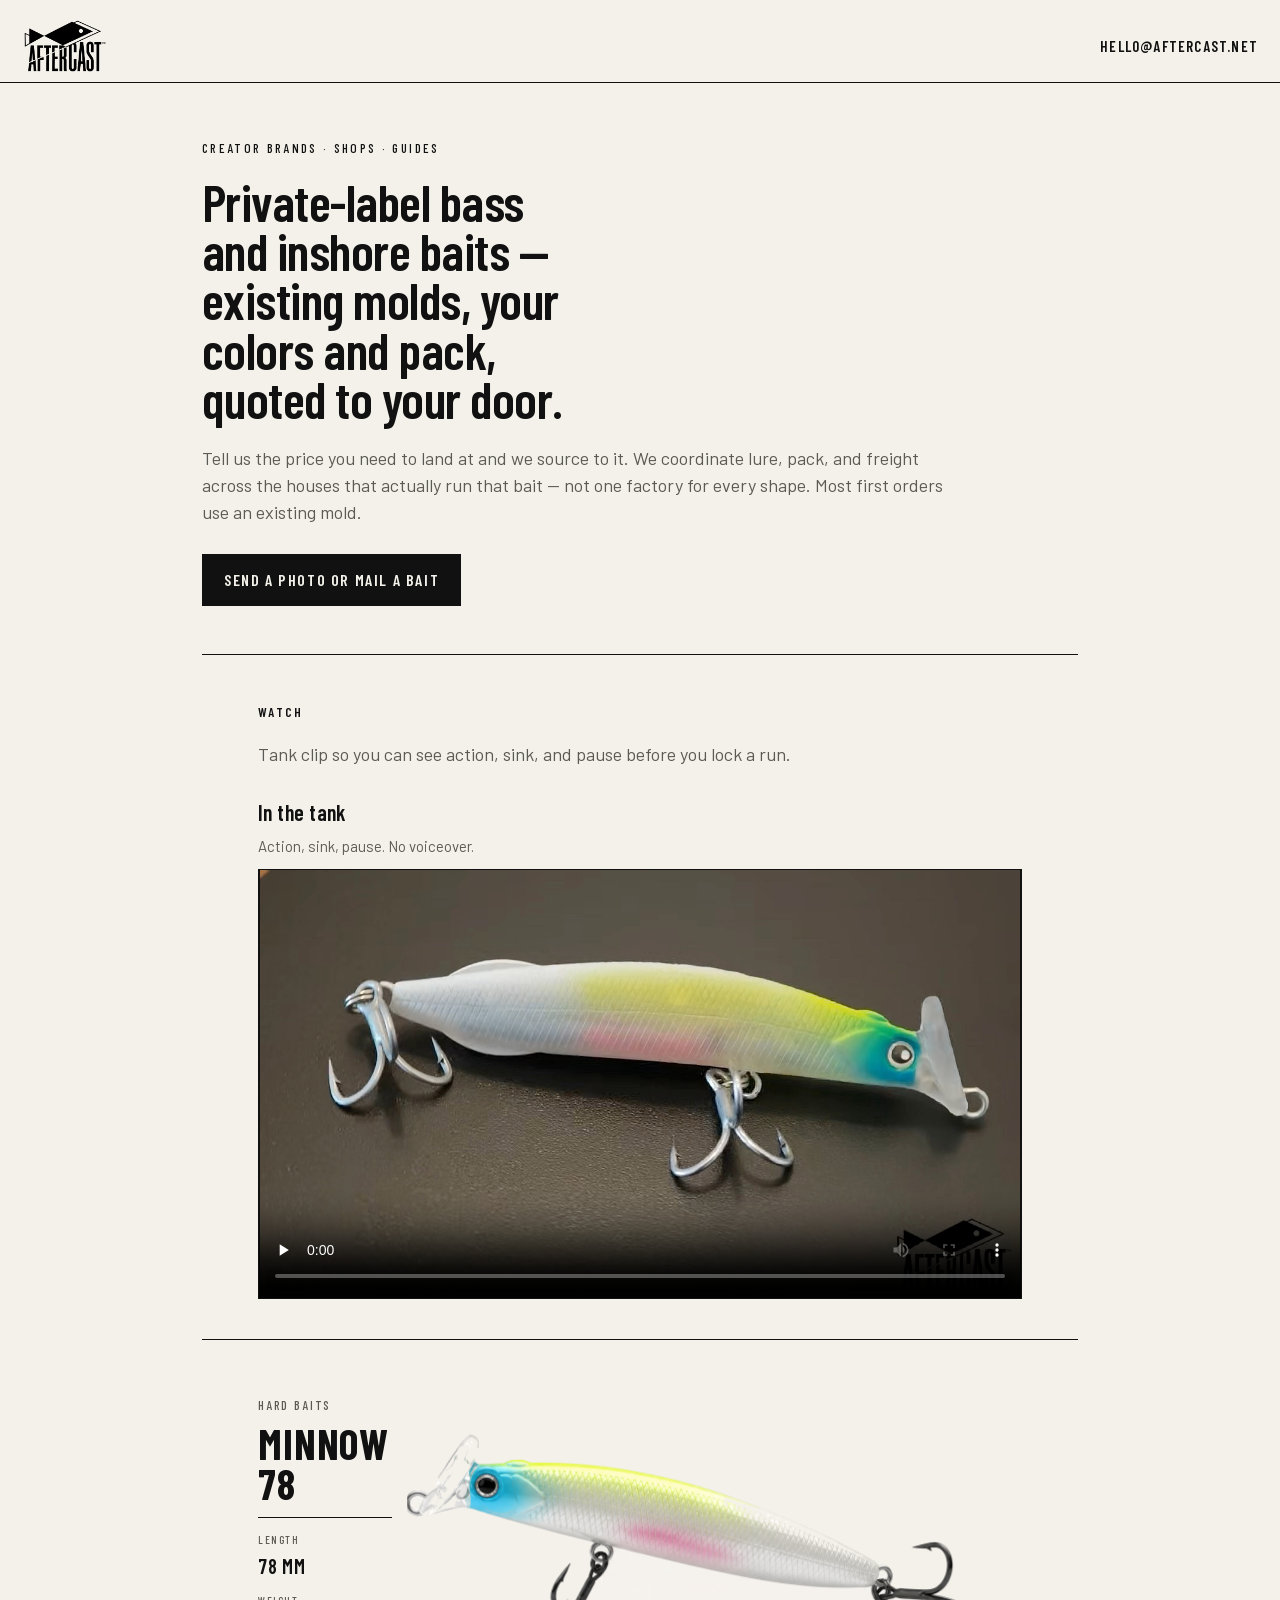
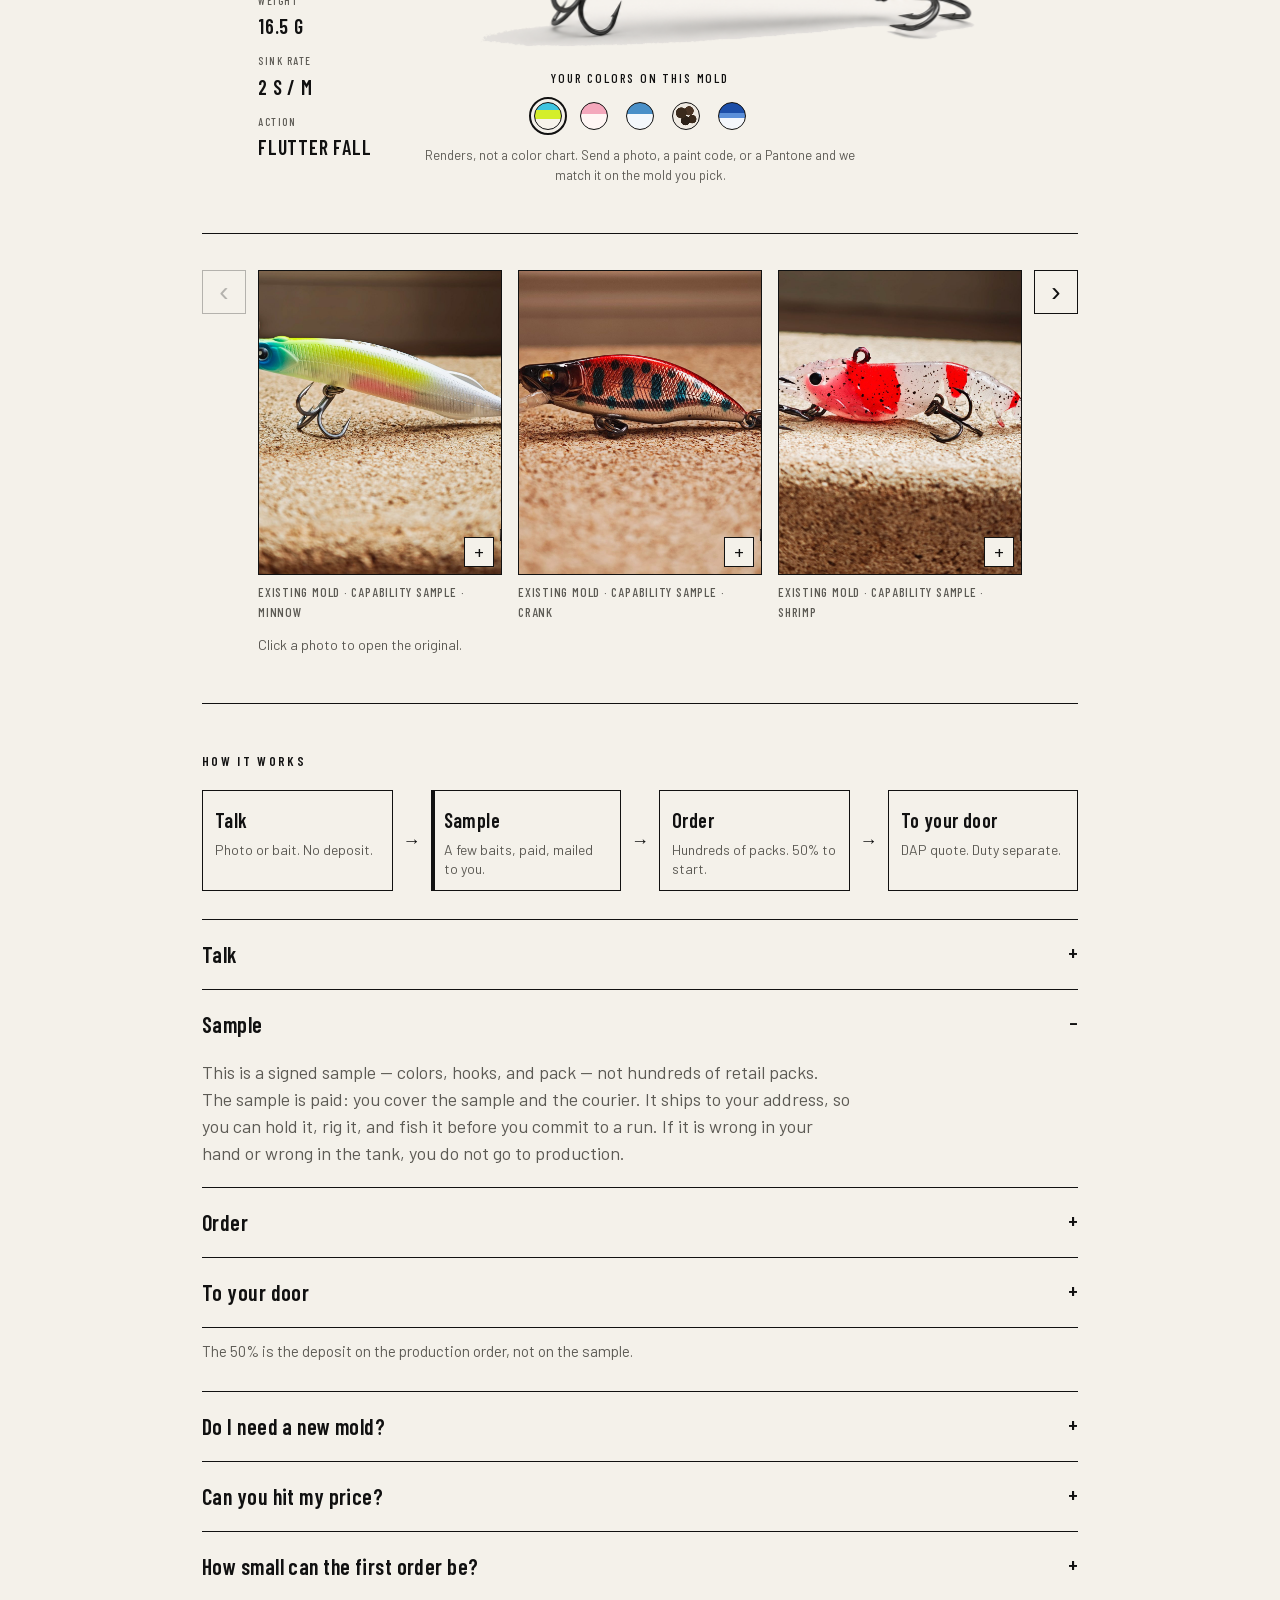
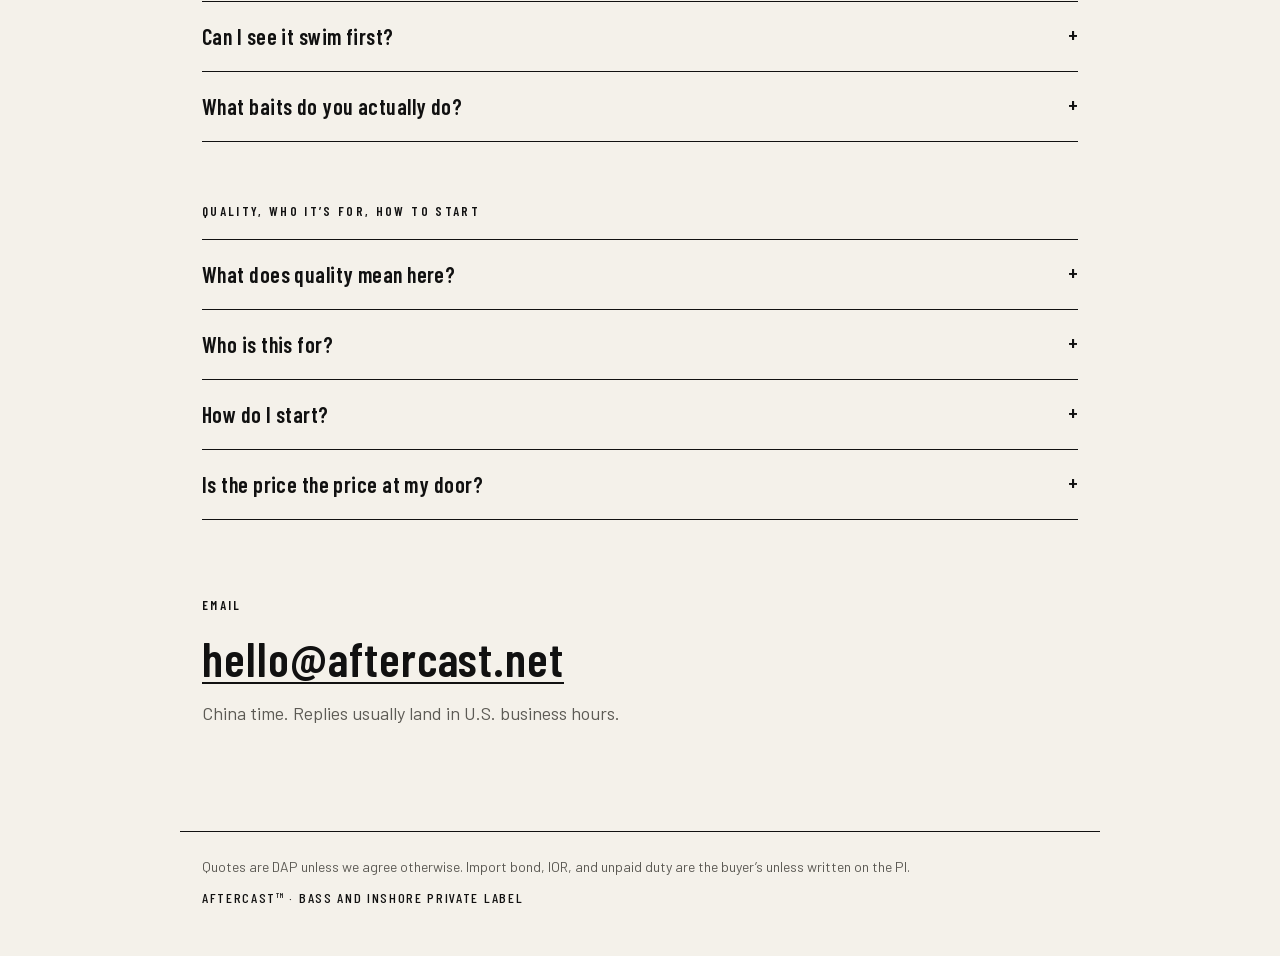
==== index.html @ bdb28656 "Lock the tank clip poster to a full-lure still. Co-authored-by: Cursor <cursoragent@cursor.com>" ====
<!DOCTYPE html>
<html lang="en">
<head>
  <meta charset="utf-8">
  <meta name="viewport" content="width=device-width, initial-scale=1">
  <title>Aftercast — Private-label bass &amp; inshore | existing molds</title>
  <meta name="description" content="Private-label bass and inshore lures from existing molds, sourced to the landed cost you need. Your colors and pack, a paid sample mailed to you, quoted DAP to your door.">
  <link rel="canonical" href="https://aftercast.net/">
  <link rel="icon" href="assets/logo.png">
  <link rel="apple-touch-icon" href="assets/logo.png">
  <meta property="og:type" content="website">
  <meta property="og:locale" content="en_US">
  <meta property="og:url" content="https://aftercast.net/">
  <meta property="og:site_name" content="Aftercast">
  <meta property="og:title" content="Aftercast — Private-label bass and inshore lures">
  <meta property="og:description" content="Existing molds, your colors and pack, small runs, quoted to your door. For creator brands, shops, and guides.">
  <meta property="og:image" content="https://aftercast.net/assets/logo.png">
  <meta property="og:image:width" content="1536">
  <meta property="og:image:height" content="1024">
  <meta name="twitter:card" content="summary_large_image">
  <meta name="twitter:title" content="Aftercast — Private-label bass and inshore lures">
  <meta name="twitter:description" content="Existing molds, your colors and pack, small runs, quoted to your door.">
  <meta name="twitter:image" content="https://aftercast.net/assets/logo.png">
  <link rel="stylesheet" href="styles.css?v=lure18">
  <script type="application/ld+json">
  {
    "@context": "https://schema.org",
    "@graph": [
      {
        "@type": "Organization",
        "@id": "https://aftercast.net/#org",
        "name": "Aftercast",
        "url": "https://aftercast.net/",
        "logo": "https://aftercast.net/assets/logo.png",
        "email": "hello@aftercast.net",
        "description": "Private-label bass and inshore fishing lures from existing molds, quoted DAP to your door."
      },
      {
        "@type": "WebSite",
        "@id": "https://aftercast.net/#website",
        "url": "https://aftercast.net/",
        "name": "Aftercast",
        "publisher": { "@id": "https://aftercast.net/#org" }
      },
      {
        "@type": "FAQPage",
        "@id": "https://aftercast.net/#faq",
        "mainEntity": [
          {
            "@type": "Question",
            "name": "Do I need a new mold?",
            "acceptedAnswer": {
              "@type": "Answer",
              "text": "No. First orders should use an existing mold. You still choose colors, hook brand, and the pack. A new cavity comes later, if that shape sells."
            }
          },
          {
            "@type": "Question",
            "name": "Can you hit my price?",
            "acceptedAnswer": {
              "@type": "Answer",
              "text": "Tell us the landed cost you need and we will tell you honestly whether it is reachable, and on which shape. We quote across several houses rather than one, so the price you give us is what we source against. If your number does not work on the shape you want, we say so before you pay for a sample."
            }
          },
          {
            "@type": "Question",
            "name": "How small can the first order be?",
            "acceptedAnswer": {
              "@type": "Answer",
              "text": "The sample is a few baits, paid and mailed to your address. Production for a creator brand is often hundreds of packs, not a container. Printed bags and new molds have their own minimums."
            }
          },
          {
            "@type": "Question",
            "name": "Can I see it swim first?",
            "acceptedAnswer": {
              "@type": "Answer",
              "text": "Yes. We shoot tank clips — action, sink, pause — on the sample you would actually produce. If the clip is wrong, you do not pay for a production run."
            }
          },
          {
            "@type": "Question",
            "name": "What baits do you actually do?",
            "acceptedAnswer": {
              "@type": "Answer",
              "text": "Bass and inshore: minnows, walkers, poppers, paddle tails, stick baits, shrimp-style soft plastics. Not frogs, giant musky, or wood on the first project."
            }
          },
          {
            "@type": "Question",
            "name": "Is the price the price at my door?",
            "acceptedAnswer": {
              "@type": "Answer",
              "text": "The quote is DAP to your address unless we write something else on the PI. Bond, importer of record, and unpaid duty stay with you unless they are on the PI."
            }
          }
        ]
      }
    ]
  }
  </script>
</head>
<body>
  <header class="top">
    <a class="brand" href="#top" aria-label="Aftercast home">
      <img src="assets/logo.png?v=tr1" alt="Aftercast™">
    </a>
    <a class="top-mail" href="mailto:hello@aftercast.net">hello@aftercast.net</a>
  </header>

  <main id="top">
    <section class="hero">
      <p class="kicker">Creator brands · shops · guides</p>
      <h1>Private-label bass and inshore baits — existing molds, your colors and pack, quoted to your door.</h1>
      <p class="lede">Tell us the price you need to land at and we source to it. We coordinate lure, pack, and freight across the houses that actually run that bait — not one factory for every shape. Most first orders use an existing mold.</p>
      <a class="btn" href="mailto:hello@aftercast.net?subject=Aftercast%20%E2%80%94%20photo%20or%20sample">Send a photo or mail a bait</a>
    </section>

    <section class="videos" id="watch" aria-label="Tank video">
      <div class="stage">
        <div class="stage-rail" aria-hidden="true"></div>
        <div class="stage-main">
          <h2>Watch</h2>
          <p class="video-lede">Tank clip so you can see action, sink, and pause before you lock a run.</p>
          <h3>In the tank</h3>
          <p class="video-note">Action, sink, pause. No voiceover.</p>
          <div
            class="player"
            data-video="assets/videos/tank.mp4"
            data-poster="assets/videos/tank-poster.jpg?v=1"
            data-title="In the tank"
          ></div>
        </div>
        <div class="stage-rail" aria-hidden="true"></div>
      </div>
    </section>

    <section class="colors" id="colors" aria-label="Colorways on an existing mold">
      <div class="stage">
        <div class="stage-rail" aria-hidden="true"></div>
        <div class="stage-main">
          <div class="lure-board" data-lure>
            <aside class="lure-spec">
              <p class="lure-cat">Hard baits</p>
              <h2>Minnow 78</h2>
              <dl>
                <div><dt>Length</dt><dd>78 mm</dd></div>
                <div><dt>Weight</dt><dd>16.5 g</dd></div>
                <div><dt>Sink rate</dt><dd>2 s / m</dd></div>
                <div><dt>Action</dt><dd>Flutter fall</dd></div>
              </dl>
            </aside>
            <div class="lure-stage">
              <img
                data-lure-art
                data-base="assets/lure/cgi.png?v=lure18"
                src="assets/lure/cgi.png?v=lure18"
                alt="Citrus finish on this mold"
              >
            </div>
            <div class="lure-finishes">
              <p class="lure-finishes-title">Your colors on this mold</p>
              <div class="swatches" role="list">
                <button type="button" class="swatch swatch-citrus is-on" data-finish="citrus" data-src="assets/lure/cgi.png?v=lure18" role="listitem" aria-label="Citrus"></button>
                <button type="button" class="swatch swatch-blossom" data-finish="blossom" data-src="assets/lure/blossom.png?v=lure18" role="listitem" aria-label="Blossom"></button>
                <button type="button" class="swatch swatch-gulf" data-finish="gulf" data-src="assets/lure/gulf.png?v=lure18" role="listitem" aria-label="Gulf"></button>
                <button type="button" class="swatch swatch-leopard" data-finish="leopard" data-src="assets/lure/leopard.png?v=lure18" role="listitem" aria-label="Leopard"></button>
                <button type="button" class="swatch swatch-butterfly" data-finish="butterfly" data-src="assets/lure/butterfly.png?v=lure18" role="listitem" aria-label="Blue butterfly"></button>
              </div>
              <p class="lure-finishes-note">Renders, not a color chart. Send a photo, a paint code, or a Pantone and we match it on the mold you pick.</p>
            </div>
          </div>
        </div>
        <div class="stage-rail" aria-hidden="true"></div>
      </div>
    </section>

    <section class="gallery" aria-label="Capability samples">
      <div class="stage" data-carousel tabindex="0">
        <button type="button" class="carousel-btn" data-carousel-prev aria-label="Previous photos">‹</button>
        <div class="stage-main">
          <div class="carousel-window">
            <div class="carousel-track">
              <figure>
                <a class="zoom-shot" href="assets/photos/minnow-a.jpg">
                  <img src="assets/photos/minnow-a.jpg" alt="Existing mold capability sample, minnow">
                </a>
                <figcaption>Existing mold · capability sample · minnow</figcaption>
              </figure>
              <figure>
                <a class="zoom-shot" href="assets/photos/minnow-b.jpg">
                  <img src="assets/photos/minnow-b.jpg" alt="Existing mold capability sample, crank minnow">
                </a>
                <figcaption>Existing mold · capability sample · crank</figcaption>
              </figure>
              <figure>
                <a class="zoom-shot" href="assets/photos/shrimp-a.jpg">
                  <img src="assets/photos/shrimp-a.jpg" alt="Existing mold capability sample, shrimp">
                </a>
                <figcaption>Existing mold · capability sample · shrimp</figcaption>
              </figure>
              <figure>
                <a class="zoom-shot" href="assets/photos/hard.jpg?v=p2">
                  <img src="assets/photos/hard.jpg?v=p2" alt="Existing mold capability sample, jerkbait">
                </a>
                <figcaption>Existing mold · capability sample · jerkbait</figcaption>
              </figure>
              <figure>
                <a class="zoom-shot" href="assets/photos/pack.jpg?v=p2">
                  <img src="assets/photos/pack.jpg?v=p2" alt="Existing mold capability sample, diving minnow">
                </a>
                <figcaption>Existing mold · capability sample · minnow</figcaption>
              </figure>
              <figure>
                <a class="zoom-shot" href="assets/photos/stick.jpg">
                  <img src="assets/photos/stick.jpg" alt="Existing mold capability sample, stick bait">
                </a>
                <figcaption>Existing mold · capability sample · stick</figcaption>
              </figure>
              <figure>
                <a class="zoom-shot" href="assets/photos/minnow-c.jpg?v=p2">
                  <img src="assets/photos/minnow-c.jpg?v=p2" alt="Existing mold capability sample, sinking pencil">
                </a>
                <figcaption>Existing mold · capability sample · sinking pencil</figcaption>
              </figure>
              <figure>
                <a class="zoom-shot" href="assets/photos/shrimp-b.jpg">
                  <img src="assets/photos/shrimp-b.jpg" alt="Existing mold capability sample, shrimp soft bait">
                </a>
                <figcaption>Existing mold · capability sample · shrimp</figcaption>
              </figure>
            </div>
          </div>
        </div>
        <button type="button" class="carousel-btn" data-carousel-next aria-label="Next photos">›</button>
      </div>
      <p class="gallery-hint">Click a photo to open the original.</p>
    </section>

    <section class="faq" id="how">
      <h2>How it works</h2>

      <ol class="flow" aria-label="Project path">
        <li>
          <a class="flow-step" href="#step-talk">
            <span class="flow-name">Talk</span>
            <span class="flow-note">Photo or bait. No deposit.</span>
          </a>
        </li>
        <li class="flow-arrow" aria-hidden="true">→</li>
        <li>
          <a class="flow-step is-current" href="#step-sample">
            <span class="flow-name">Sample</span>
            <span class="flow-note">A few baits, paid, mailed to you.</span>
          </a>
        </li>
        <li class="flow-arrow" aria-hidden="true">→</li>
        <li>
          <a class="flow-step" href="#step-order">
            <span class="flow-name">Order</span>
            <span class="flow-note">Hundreds of packs. 50% to start.</span>
          </a>
        </li>
        <li class="flow-arrow" aria-hidden="true">→</li>
        <li>
          <a class="flow-step" href="#step-door">
            <span class="flow-name">To your door</span>
            <span class="flow-note">DAP quote. Duty separate.</span>
          </a>
        </li>
      </ol>

      <div class="flow-details">
        <details id="step-talk">
          <summary>Talk</summary>
          <p>Send a photo or mail one bait. We agree on mold, colors, hooks, and pack. No deposit for that.</p>
        </details>
        <details id="step-sample" open>
          <summary>Sample</summary>
          <p>This is a signed sample — colors, hooks, and pack — not hundreds of retail packs. The sample is paid: you cover the sample and the courier. It ships to your address, so you can hold it, rig it, and fish it before you commit to a run. If it is wrong in your hand or wrong in the tank, you do not go to production.</p>
        </details>
        <details id="step-order">
          <summary>Order</summary>
          <p>For this kind of brand, production is often hundreds of packs, not a container. 50% starts that order; the rest is due before the cartons leave. Later reorders follow the same signed sample.</p>
        </details>
        <details id="step-door">
          <summary>To your door</summary>
          <p>Production runs to the signed sample, and we check it before the cartons leave. Freight is in the DAP quote. Duty stays a separate line — we are not your importer of record.</p>
        </details>
      </div>
      <p class="flow-deposit">The 50% is the deposit on the production order, not on the sample.</p>

      <details>
        <summary>Do I need a new mold?</summary>
        <p>No. First orders should use an existing mold. You still choose colors, hook brand, and the pack. A new cavity comes later, if that shape sells.</p>
      </details>
      <details>
        <summary>Can you hit my price?</summary>
        <p>Tell us the landed cost you need and we will tell you honestly whether it is reachable, and on which shape. We quote across several houses rather than one, so the price you give us is what we source against. If your number does not work on the shape you want, we say so before you pay for a sample — and usually we can tell you which shape does work at that number.</p>
      </details>
      <details>
        <summary>How small can the first order be?</summary>
        <p>The sample is a few baits, paid and mailed to you. Production for a creator brand is often hundreds of packs, not a container. Printed bags and new molds have their own minimums. We tell you which number applies before you pay.</p>
      </details>
      <details>
        <summary>Can I see it swim first?</summary>
        <p>Yes. We shoot tank clips — action, sink, pause — on the sample you would actually produce. If the clip is wrong, you do not pay for a production run.</p>
      </details>
      <details>
        <summary>What baits do you actually do?</summary>
        <p>Bass and inshore: minnows, walkers, poppers, paddle tails, stick baits, shrimp-style soft plastics. Not frogs, giant musky, or wood on the first project.</p>
      </details>
    </section>

    <section class="faq">
      <h2>Quality, who it’s for, how to start</h2>

      <details>
        <summary>What does quality mean here?</summary>
        <p>A locked sample plus a short list: hard baits (weight, balance, hardware, paint, pause); soft baits (shape, softness, oil, seal); packs (count, barcode, warning, carton mark). Hooks are BKK, Mustad, Owner, or Gamakatsu — whichever brand is on the signed sample. We do not swap in an unnamed hook on the reorder.</p>
      </details>
      <details>
        <summary>Who is this for?</summary>
        <p>Creators, shops, and guides who already have a name — especially if a bait stocked out and the next run has to match. Not a sourcing agent, not Amazon white-label volume, not “cheapest China” RFQs, not brands that must be Made in USA.</p>
      </details>
      <details>
        <summary>How do I start?</summary>
        <p>Email a photo, or mail one bait. Photos get you a route. A mailed bait gets you a number you can trust. Say the shape, a target quantity, the landed cost you are aiming at, and whether you already have pack artwork. Write first if you want a mailing address.</p>
      </details>
      <details>
        <summary>Is the price the price at my door?</summary>
        <p>The quote is DAP to your address unless we write something else on the PI. Bond, importer of record, and unpaid duty stay with you unless they are on the PI.</p>
      </details>
    </section>

    <section class="contact" id="contact">
      <h2>Email</h2>
      <a class="mail-big" href="mailto:hello@aftercast.net">hello@aftercast.net</a>
      <p>China time. Replies usually land in U.S. business hours.</p>
    </section>
  </main>

  <footer>
    <p>Quotes are DAP unless we agree otherwise. Import bond, IOR, and unpaid duty are the buyer’s unless written on the PI.</p>
    <p class="foot-name">Aftercast™ · bass and inshore private label</p>
  </footer>
  <script src="player.js?v=zoom5"></script>
  <script src="lure-viewer.js?v=lure18"></script>
</body>
</html>
---- styles.css ----
@font-face {
  font-family: Barlow;
  font-style: normal;
  font-weight: 400;
  font-display: swap;
  src: url("assets/fonts/barlow-400.woff2") format("woff2");
}

@font-face {
  font-family: Barlow;
  font-style: italic;
  font-weight: 400;
  font-display: swap;
  src: url("assets/fonts/barlow-italic-400.woff2") format("woff2");
}

@font-face {
  font-family: Barlow;
  font-style: normal;
  font-weight: 500;
  font-display: swap;
  src: url("assets/fonts/barlow-500.woff2") format("woff2");
}

@font-face {
  font-family: "Barlow Condensed";
  font-style: normal;
  font-weight: 500;
  font-display: swap;
  src: url("assets/fonts/barlow-condensed-500.woff2") format("woff2");
}

@font-face {
  font-family: "Barlow Condensed";
  font-style: normal;
  font-weight: 600;
  font-display: swap;
  src: url("assets/fonts/barlow-condensed-600.woff2") format("woff2");
}

@font-face {
  font-family: "Barlow Condensed";
  font-style: normal;
  font-weight: 700;
  font-display: swap;
  src: url("assets/fonts/barlow-condensed-700.woff2") format("woff2");
}

:root {
  --ink: #111111;
  --paper: #f4f1ea;
  --rule: #111111;
  --mute: #5c5a54;
  --frame: #d9d4c8;
}

* {
  box-sizing: border-box;
  margin: 0;
  padding: 0;
}

html {
  scroll-behavior: smooth;
}

body {
  background: var(--paper);
  color: var(--ink);
  font-family: Barlow, "Helvetica Neue", sans-serif;
  font-size: 18px;
  line-height: 1.5;
  font-weight: 400;
}

img {
  max-width: 100%;
  display: block;
}

.top {
  display: flex;
  align-items: center;
  justify-content: space-between;
  padding: 18px 22px 8px;
  border-bottom: 1px solid var(--ink);
}

.brand img {
  height: 56px;
  width: auto;
  object-fit: contain;
  object-position: left center;
  mix-blend-mode: multiply;
}

.top-mail {
  color: var(--ink);
  font-family: "Barlow Condensed", sans-serif;
  font-weight: 600;
  font-size: 15px;
  letter-spacing: 0.08em;
  text-transform: uppercase;
  text-decoration: none;
}

.top-mail:hover {
  text-decoration: underline;
}

main {
  max-width: 920px;
  margin: 0 auto;
  padding: 0 22px 80px;
}

.hero {
  padding: 56px 0 48px;
  border-bottom: 1px solid var(--ink);
}

.kicker {
  font-family: "Barlow Condensed", sans-serif;
  font-size: 13px;
  letter-spacing: 0.18em;
  text-transform: uppercase;
  margin-bottom: 18px;
}

h1 {
  font-family: "Barlow Condensed", sans-serif;
  font-weight: 600;
  font-size: clamp(32px, 6vw, 52px);
  line-height: 0.95;
  letter-spacing: -0.01em;
  text-wrap: balance;
  max-width: 18ch;
}

.lede {
  max-width: 42em;
  margin: 22px 0 28px;
  color: var(--mute);
}

.btn {
  display: inline-block;
  background: var(--ink);
  color: var(--paper);
  text-decoration: none;
  font-family: "Barlow Condensed", sans-serif;
  font-weight: 600;
  font-size: 16px;
  letter-spacing: 0.1em;
  text-transform: uppercase;
  padding: 14px 22px;
}

.btn:hover {
  opacity: 0.88;
}

.videos,
.gallery,
.colors {
  --rail: 44px;
  --gutter: 12px;
  --per-view: 3;
  --gap: 16px;
}

.gallery {
  padding: 36px 0 48px;
  border-bottom: 1px solid var(--ink);
}

.stage {
  display: grid;
  grid-template-columns: var(--rail) minmax(0, 1fr) var(--rail);
  column-gap: var(--gutter);
  align-items: start;
  width: 100%;
}

.stage-rail {
  width: var(--rail);
}

.stage-main,
.player {
  width: 100%;
  min-width: 0;
}

.stage-main h3 {
  font-family: "Barlow Condensed", sans-serif;
  font-weight: 600;
  font-size: 22px;
  letter-spacing: 0.02em;
}

.carousel-window {
  overflow: hidden;
}

.carousel-track {
  display: flex;
  width: 100%;
  gap: var(--gap);
  transition: transform 0.35s ease;
}

.carousel-track figure {
  flex: 0 0 calc((100% - (var(--per-view) - 1) * var(--gap)) / var(--per-view));
  margin: 0;
  min-width: 0;
}

.zoom-shot {
  position: relative;
  display: block;
  width: 100%;
  padding: 0;
  border: 0;
  background: transparent;
  color: inherit;
  text-decoration: none;
  cursor: zoom-in;
}

.zoom-shot::after {
  content: "+";
  position: absolute;
  right: 8px;
  bottom: 8px;
  width: 28px;
  height: 28px;
  border: 1px solid var(--ink);
  background: var(--paper);
  color: var(--ink);
  font-size: 20px;
  line-height: 26px;
  text-align: center;
  pointer-events: none;
}

.gallery-hint {
  margin: 12px calc(var(--rail) + var(--gutter)) 0;
  font-size: 14px;
  color: var(--mute);
}

.carousel-track img {
  display: block;
  width: 100%;
  aspect-ratio: 4 / 5;
  object-fit: cover;
  object-position: center;
  background: var(--frame);
  border: 1px solid var(--ink);
}

.lightbox {
  position: fixed;
  inset: 0;
  z-index: 40;
  display: none;
  align-items: center;
  justify-content: center;
  padding: 56px 24px 24px;
  background: rgba(17, 17, 17, 0.88);
}

.lightbox.is-open {
  display: flex;
}

.lightbox img {
  max-width: min(1100px, 100%);
  max-height: calc(100vh - 80px);
  width: auto;
  height: auto;
  object-fit: contain;
  border: 1px solid #f4f1ea;
}

.lightbox-close,
.lightbox-nav {
  position: absolute;
  width: 44px;
  height: 44px;
  border: 1px solid #f4f1ea;
  background: transparent;
  color: #f4f1ea;
  font-size: 28px;
  line-height: 1;
  cursor: pointer;
}

.lightbox-close {
  top: 12px;
  right: 16px;
}

.lightbox-nav {
  top: 50%;
  margin-top: -22px;
}

.lightbox-prev {
  left: 16px;
}

.lightbox-next {
  right: 16px;
}

.carousel-track figcaption {
  margin-top: 8px;
  font-family: "Barlow Condensed", sans-serif;
  font-size: 13px;
  letter-spacing: 0.06em;
  text-transform: uppercase;
  color: var(--mute);
}

.carousel-btn {
  width: var(--rail);
  height: var(--rail);
  border: 1px solid var(--ink);
  background: var(--paper);
  color: var(--ink);
  font-size: 28px;
  line-height: 1;
  cursor: pointer;
}

.carousel-btn:hover {
  opacity: 0.72;
}

.carousel-btn:disabled {
  opacity: 0.28;
  cursor: default;
}

.colors {
  padding: 28px 0 48px;
  border-bottom: 1px solid var(--ink);
}

.lure-board {
  position: relative;
  display: block;
  width: 100%;
}

.lure-arrow {
  width: 44px;
  height: 36px;
  border: 0;
  background: transparent;
  color: var(--ink);
  font-size: 28px;
  line-height: 1;
  cursor: pointer;
}

.lure-arrow:hover {
  opacity: 0.72;
}

.lure-spec .lure-cat,
.lure-finishes-title,
.lure-spec dt {
  font-family: "Barlow Condensed", sans-serif;
  letter-spacing: 0.14em;
  text-transform: uppercase;
}

.lure-spec .lure-cat {
  font-size: 13px;
  color: var(--mute);
  margin-bottom: 8px;
}

.lure-spec {
  position: absolute;
  left: 0;
  top: 28px;
  z-index: 2;
  width: 148px;
}

.lure-spec h2 {
  font-family: "Barlow Condensed", sans-serif;
  font-weight: 700;
  font-size: 42px;
  letter-spacing: 0.02em;
  line-height: 0.95;
  text-transform: uppercase;
  margin: 0 0 14px;
  padding-bottom: 14px;
  border-bottom: 1px solid var(--ink);
  width: 3.2em;
}

.lure-spec dl {
  margin: 0;
}

.lure-spec dl div {
  margin-bottom: 12px;
}

.lure-spec dt {
  font-size: 11px;
  color: var(--mute);
  margin-bottom: 2px;
}

.lure-spec dd {
  font-family: "Barlow Condensed", sans-serif;
  font-weight: 600;
  font-size: 20px;
  letter-spacing: 0.04em;
  text-transform: uppercase;
}

.lure-stage {
  width: 100%;
  background: var(--paper);
}

.lure-stage img {
  display: block;
  width: 100%;
  height: auto;
  object-fit: contain;
}

.lure-fallback {
  margin: 16px;
  color: var(--mute);
  font-size: 15px;
}

.lure-finishes {
  text-align: center;
  padding-top: 4px;
}

.lure-turn-label {
  margin: 16px 0 0;
  font-family: "Barlow Condensed", sans-serif;
  font-size: 12px;
  letter-spacing: 0.16em;
  text-transform: uppercase;
  color: var(--mute);
}

.lure-turn {
  display: flex;
  justify-content: center;
  gap: 28px;
}

.lure-finishes-title {
  font-size: 13px;
  margin-bottom: 14px;
}

.swatches {
  display: flex;
  justify-content: center;
  gap: 18px;
}

.swatch {
  width: 28px;
  height: 28px;
  padding: 0;
  border: 1px solid var(--ink);
  border-radius: 50%;
  cursor: pointer;
}

.swatch-citrus {
  background: linear-gradient(180deg, #3ec4e0 0 28%, #d4ee2a 28% 62%, #f7f3ea 62%);
}

.swatch-blossom {
  background: linear-gradient(180deg, #f4a8bc 0 42%, #fff6f4 42%);
}

.swatch-gulf {
  background: linear-gradient(180deg, #4a90c8 0 42%, #f4f8fc 42%);
}

.swatch-leopard {
  background:
    radial-gradient(circle at 32% 38%, #3a2a1c 0 22%, transparent 24%),
    radial-gradient(circle at 62% 30%, #4a3424 0 18%, transparent 20%),
    radial-gradient(circle at 48% 68%, #2c2118 0 20%, transparent 22%),
    radial-gradient(circle at 74% 62%, #3a2a1c 0 16%, transparent 18%),
    #f0ebe3;
}

.swatch-butterfly {
  background: linear-gradient(180deg, #1c4ea8 0 38%, #5b8fd9 38% 58%, #f4f7fc 58%);
}

.swatch.is-on {
  outline: 2px solid var(--ink);
  outline-offset: 3px;
}

.lure-finishes-note {
  max-width: 34em;
  margin: 16px auto 0;
  color: var(--mute);
  font-size: 13px;
  line-height: 1.5;
}

.frame {
  background:
    repeating-linear-gradient(
      -18deg,
      transparent,
      transparent 10px,
      rgba(17, 17, 17, 0.04) 10px,
      rgba(17, 17, 17, 0.04) 11px
    ),
    var(--frame);
  aspect-ratio: 4 / 5;
  position: relative;
}

.frame::after {
  content: "";
  position: absolute;
  inset: 10px;
  border: 1px solid rgba(17, 17, 17, 0.18);
}

.frame.tall {
  aspect-ratio: 3 / 4;
}

.video-lede {
  color: var(--mute);
  max-width: 40em;
  margin: 0 0 28px;
}

.video-note {
  color: var(--mute);
  font-size: 15px;
  margin: 6px 0 12px;
}

.video-slot,
.player iframe,
.player video {
  display: block;
  width: 100%;
  aspect-ratio: 16 / 9;
  border: 1px solid var(--ink);
  background:
    repeating-linear-gradient(
      -18deg,
      transparent,
      transparent 10px,
      rgba(17, 17, 17, 0.04) 10px,
      rgba(17, 17, 17, 0.04) 11px
    ),
    var(--frame);
}

.player iframe,
.player video {
  background: #111111;
  object-fit: contain;
}

.video-slot {
  position: relative;
  text-decoration: none;
  color: var(--ink);
}

.video-slot:hover {
  opacity: 0.88;
}

.play {
  position: absolute;
  left: 50%;
  top: 42%;
  width: 0;
  height: 0;
  border-style: solid;
  border-width: 14px 0 14px 24px;
  border-color: transparent transparent transparent var(--ink);
  transform: translate(-40%, -50%);
}

.video-cta {
  position: absolute;
  left: 0;
  right: 0;
  bottom: 16px;
  text-align: center;
  font-family: "Barlow Condensed", sans-serif;
  font-weight: 600;
  font-size: 13px;
  letter-spacing: 0.14em;
  text-transform: uppercase;
}

.video-pending {
  cursor: default;
}

.video-backup {
  margin-top: 10px;
  font-size: 14px;
}

.video-backup a {
  color: var(--mute);
}

.faq {
  padding: 48px 0 12px;
}

.videos {
  padding: 48px 0 40px;
  border-bottom: 1px solid var(--ink);
}

.videos h2,
.faq h2,
.contact h2 {
  font-family: "Barlow Condensed", sans-serif;
  font-weight: 600;
  font-size: 13px;
  letter-spacing: 0.18em;
  text-transform: uppercase;
  margin-bottom: 18px;
}

.flow {
  list-style: none;
  display: grid;
  grid-template-columns: 1fr auto 1fr auto 1fr auto 1fr;
  align-items: stretch;
  gap: 8px;
  margin: 8px 0 28px;
  padding: 0;
}

.flow-arrow {
  display: flex;
  align-items: center;
  justify-content: center;
  font-family: "Barlow Condensed", sans-serif;
  font-weight: 600;
  font-size: 18px;
  color: var(--ink);
  padding: 0 2px;
  user-select: none;
}

.flow-step {
  display: block;
  height: 100%;
  text-decoration: none;
  color: var(--ink);
  border: 1px solid var(--ink);
  padding: 14px 12px 12px;
}

.flow-step:hover {
  opacity: 0.88;
}

.flow-step.is-current {
  box-shadow: inset 3px 0 0 var(--ink);
}

.flow-name {
  display: block;
  font-family: "Barlow Condensed", sans-serif;
  font-weight: 600;
  font-size: 20px;
  letter-spacing: 0.02em;
}

.flow-note {
  display: block;
  margin-top: 6px;
  color: var(--mute);
  font-size: 14px;
  line-height: 1.35;
}

.flow-details {
  margin-bottom: 4px;
}

.flow-deposit {
  color: var(--mute);
  font-size: 15px;
  max-width: 40em;
  margin: 12px 0 28px;
}

details {
  border-top: 1px solid var(--ink);
}

details:last-child {
  border-bottom: 1px solid var(--ink);
}

summary {
  list-style: none;
  cursor: pointer;
  font-family: "Barlow Condensed", sans-serif;
  font-weight: 600;
  font-size: 22px;
  letter-spacing: 0.02em;
  padding: 18px 36px 18px 0;
  position: relative;
}

summary::-webkit-details-marker {
  display: none;
}

summary::after {
  content: "+";
  position: absolute;
  right: 0;
  top: 16px;
  font-size: 22px;
  font-weight: 500;
}

details[open] summary::after {
  content: "–";
}

details p {
  padding: 0 8% 20px 0;
  color: var(--mute);
  max-width: 40em;
}

.contact {
  padding: 64px 0 24px;
}

.mail-big {
  display: inline-block;
  font-family: "Barlow Condensed", sans-serif;
  font-weight: 600;
  font-size: clamp(28px, 6vw, 48px);
  letter-spacing: 0.02em;
  color: var(--ink);
  text-decoration: none;
  line-height: 1;
  border-bottom: 2px solid var(--ink);
}

.mail-big:hover {
  opacity: 0.7;
}

.contact p {
  margin-top: 16px;
  color: var(--mute);
}

footer {
  max-width: 920px;
  margin: 0 auto;
  padding: 24px 22px 48px;
  border-top: 1px solid var(--ink);
  color: var(--mute);
  font-size: 14px;
}

.foot-name {
  margin-top: 10px;
  font-family: "Barlow Condensed", sans-serif;
  letter-spacing: 0.12em;
  text-transform: uppercase;
  color: var(--ink);
}

@media (max-width: 720px) {
  .top {
    flex-direction: column;
    align-items: flex-start;
    gap: 10px;
  }

  .brand img {
    height: 48px;
  }

  .photos {
    grid-template-columns: 1fr;
  }

  .videos,
  .gallery,
  .colors {
    --rail: 36px;
    --gutter: 8px;
    --per-view: 1;
  }

  .lure-spec {
    position: static;
    width: auto;
    margin-bottom: 8px;
  }

  .lure-spec h2 {
    font-size: 32px;
    width: auto;
  }

  .flow {
    grid-template-columns: 1fr;
    gap: 6px;
  }

  .flow-arrow {
    transform: rotate(90deg);
    padding: 2px 0;
    font-size: 16px;
  }

  summary {
    font-size: 20px;
  }
}
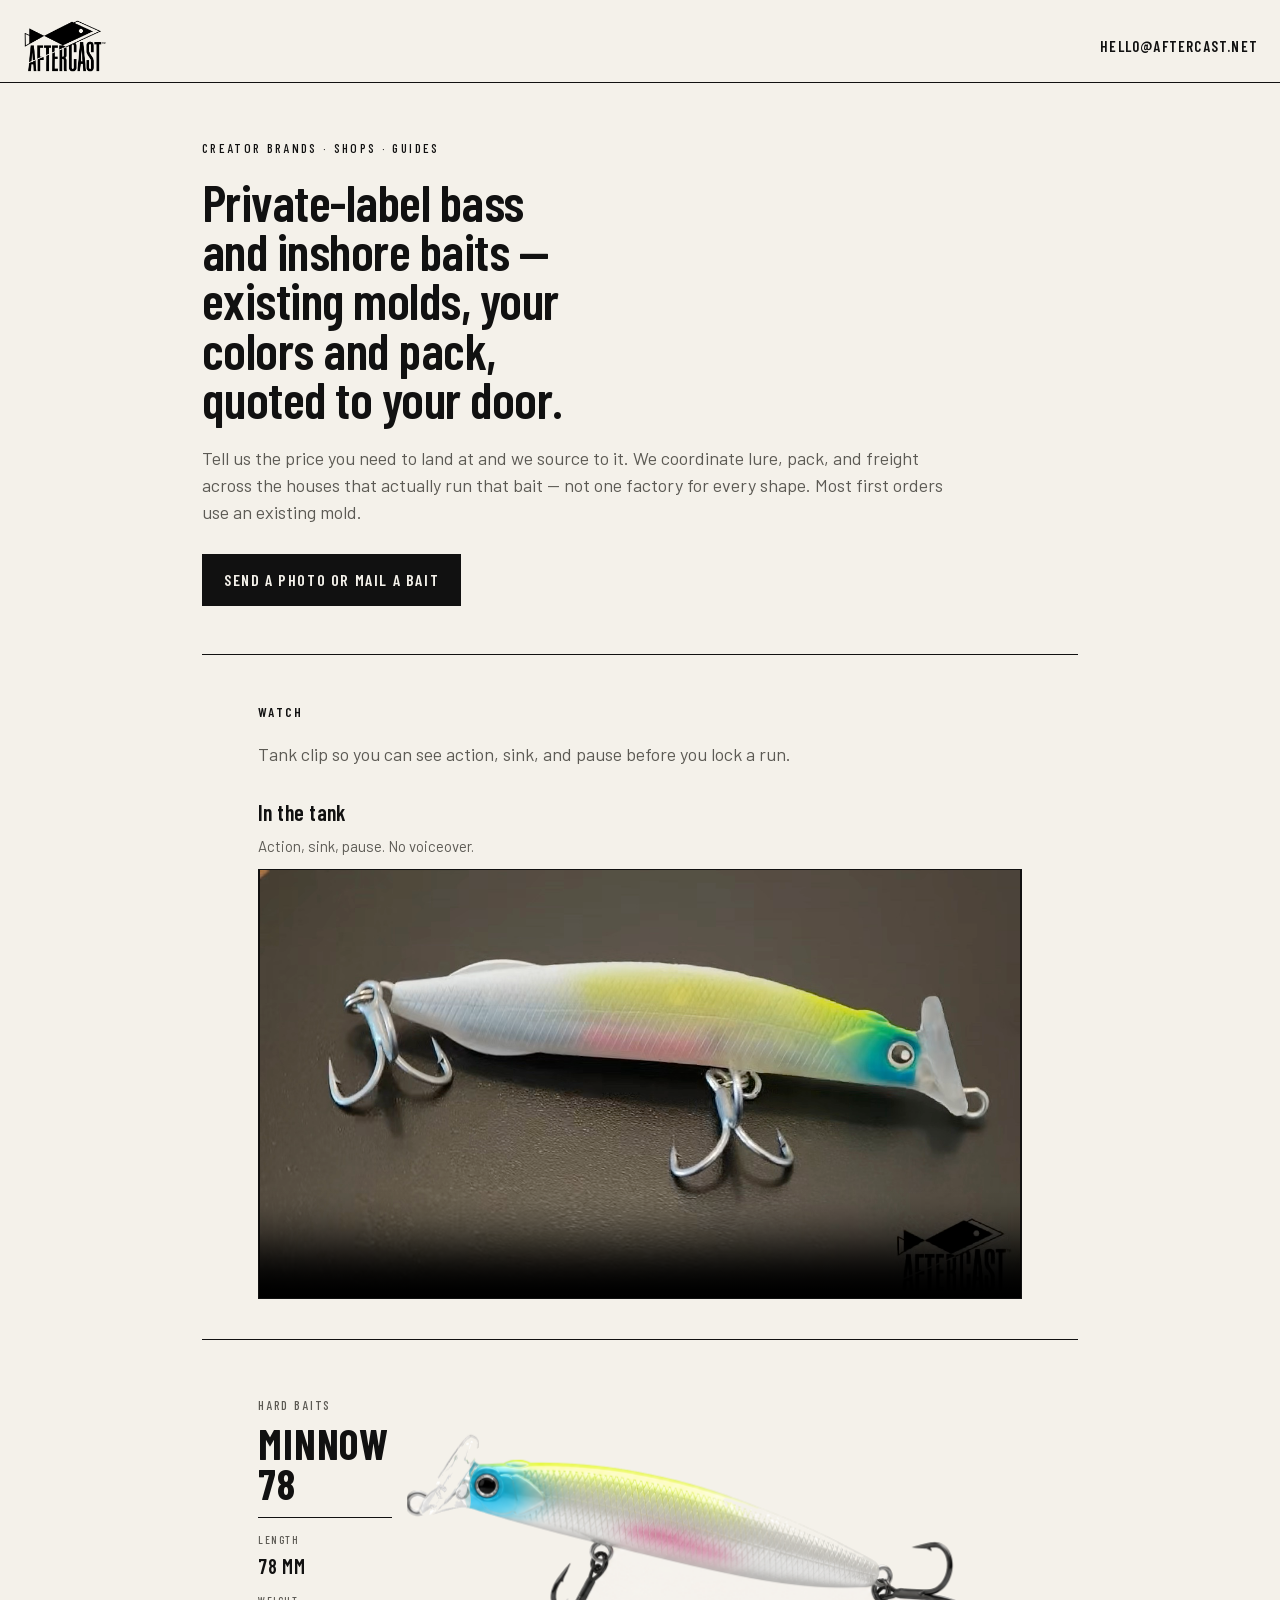
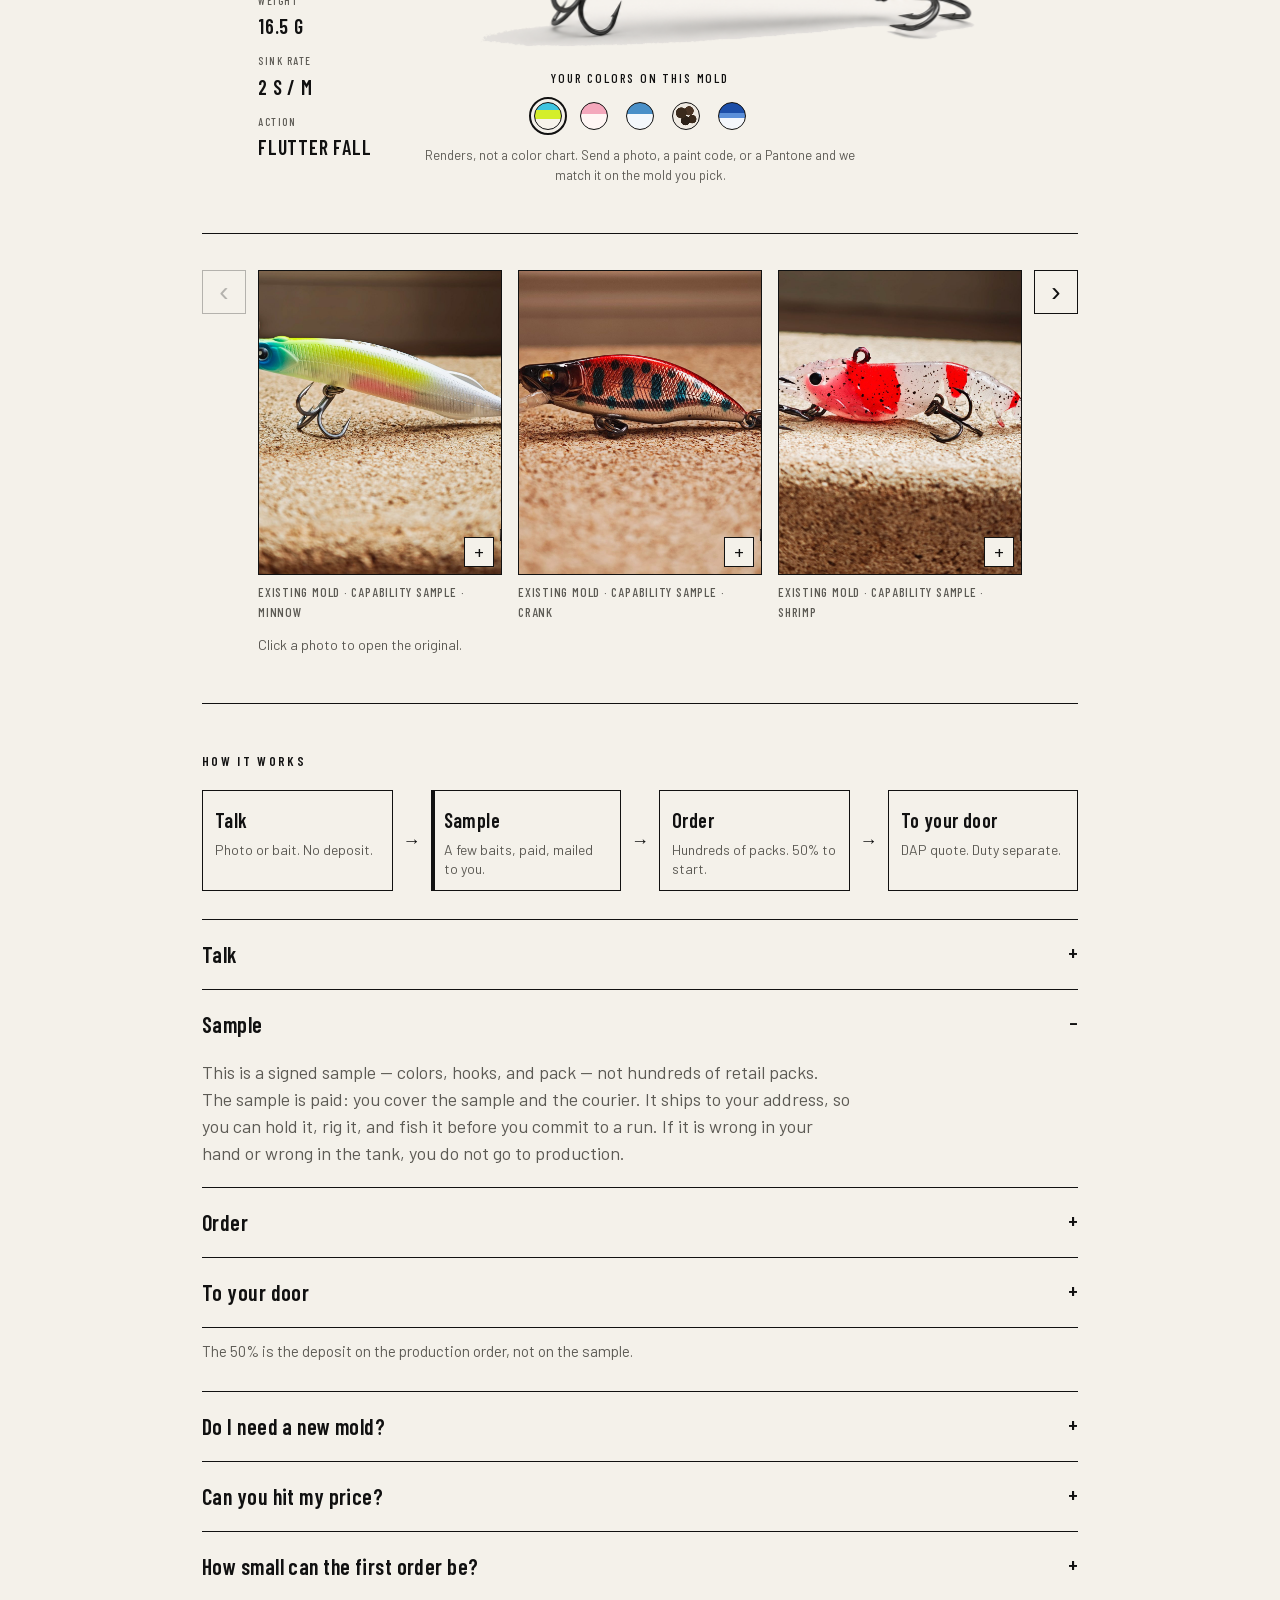
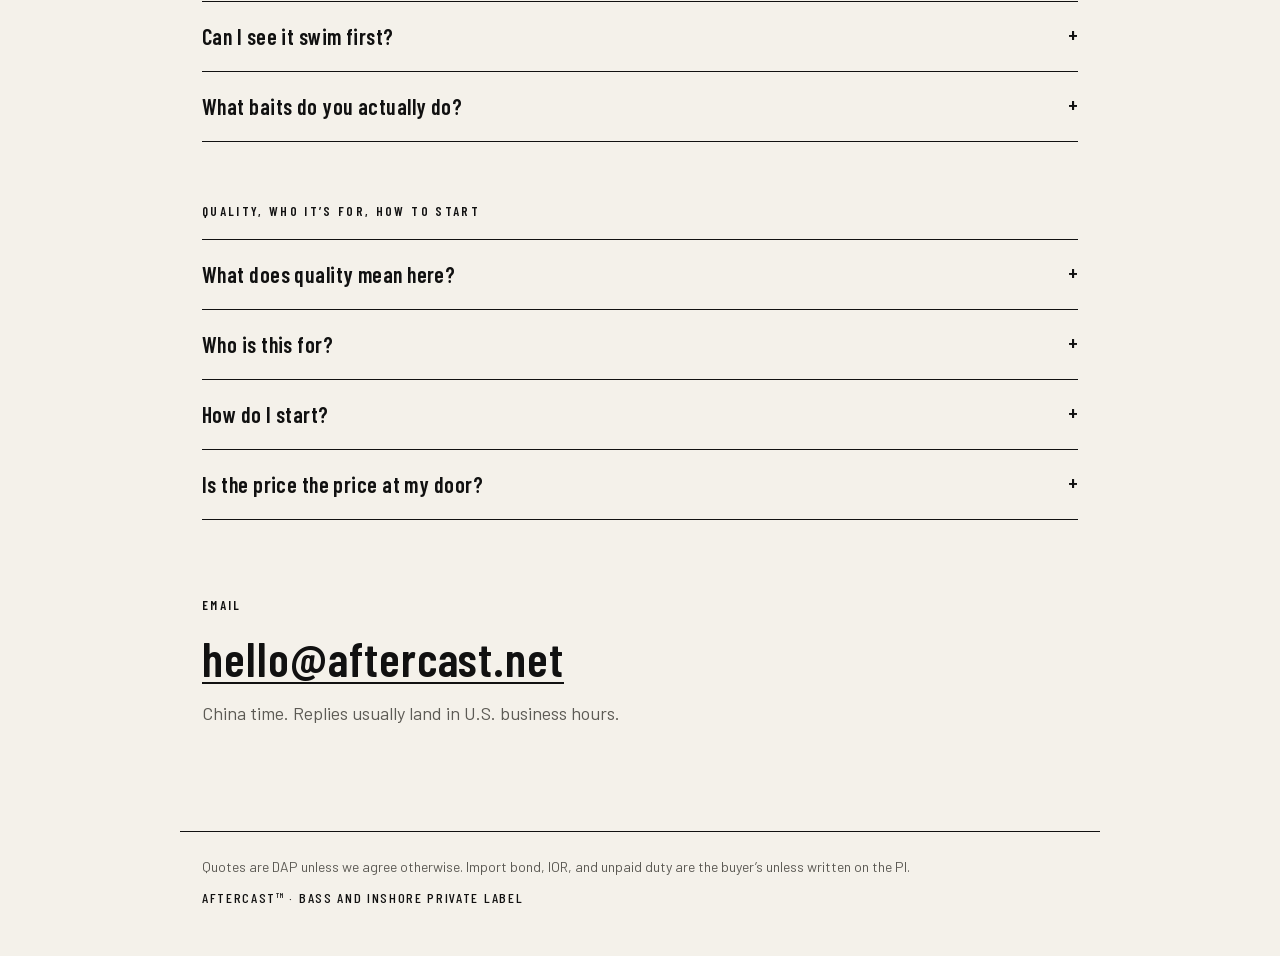
==== commit 7fe50f52: "Align the mobile layout left so text, video, specs, and color chips share one edge. Co-authored-by: " ====
--- a/index.html
+++ b/index.html
@@ -21,7 +21,7 @@
   <meta name="twitter:title" content="Aftercast — Private-label bass and inshore lures">
   <meta name="twitter:description" content="Existing molds, your colors and pack, small runs, quoted to your door.">
   <meta name="twitter:image" content="https://aftercast.net/assets/logo.png">
-  <link rel="stylesheet" href="styles.css?v=lure18">
+  <link rel="stylesheet" href="styles.css?v=lure19">
   <script type="application/ld+json">
   {
     "@context": "https://schema.org",
--- a/styles.css
+++ b/styles.css
@@ -803,37 +803,130 @@
 }
 
 @media (max-width: 720px) {
+  main {
+    padding: 0 18px 64px;
+  }
+
   .top {
     flex-direction: column;
     align-items: flex-start;
     gap: 10px;
+    padding: 16px 18px 10px;
   }
 
   .brand img {
     height: 48px;
   }
 
+  .hero {
+    padding: 36px 0 32px;
+  }
+
+  h1 {
+    max-width: none;
+    font-size: 34px;
+  }
+
+  .btn {
+    display: block;
+    width: 100%;
+    text-align: center;
+  }
+
   .photos {
     grid-template-columns: 1fr;
   }
 
   .videos,
-  .gallery,
   .colors {
-    --rail: 36px;
-    --gutter: 8px;
+    --rail: 0px;
+    --gutter: 0px;
+  }
+
+  .videos .stage,
+  .colors .stage {
+    grid-template-columns: minmax(0, 1fr);
+  }
+
+  .videos .stage-rail,
+  .colors .stage-rail {
+    display: none;
+  }
+
+  .gallery {
+    --rail: 0px;
+    --gutter: 0px;
     --per-view: 1;
+  }
+
+  .gallery .stage {
+    grid-template-columns: 1fr 1fr;
+    grid-template-areas:
+      "main main"
+      "prev next";
+    column-gap: 8px;
+    row-gap: 10px;
+  }
+
+  .gallery .stage-main {
+    grid-area: main;
+  }
+
+  .gallery [data-carousel-prev] {
+    grid-area: prev;
+  }
+
+  .gallery [data-carousel-next] {
+    grid-area: next;
+  }
+
+  .gallery .carousel-btn {
+    width: 100%;
+    height: 44px;
+  }
+
+  .gallery-hint {
+    margin-left: 0;
+    margin-right: 0;
   }
 
   .lure-spec {
     position: static;
     width: auto;
-    margin-bottom: 8px;
+    margin-bottom: 12px;
   }
 
   .lure-spec h2 {
     font-size: 32px;
     width: auto;
+  }
+
+  .lure-spec dl div {
+    display: grid;
+    grid-template-columns: 1fr auto;
+    align-items: baseline;
+    gap: 12px;
+    margin-bottom: 0;
+    padding: 8px 0;
+    border-bottom: 1px solid rgba(17, 17, 17, 0.14);
+  }
+
+  .lure-spec dt {
+    margin-bottom: 0;
+  }
+
+  .lure-finishes {
+    text-align: left;
+    padding-top: 12px;
+  }
+
+  .swatches {
+    justify-content: flex-start;
+  }
+
+  .lure-finishes-note {
+    margin-left: 0;
+    margin-right: 0;
   }
 
   .flow {
@@ -850,4 +943,9 @@
   summary {
     font-size: 20px;
   }
-}
+
+  footer {
+    padding-left: 18px;
+    padding-right: 18px;
+  }
+}
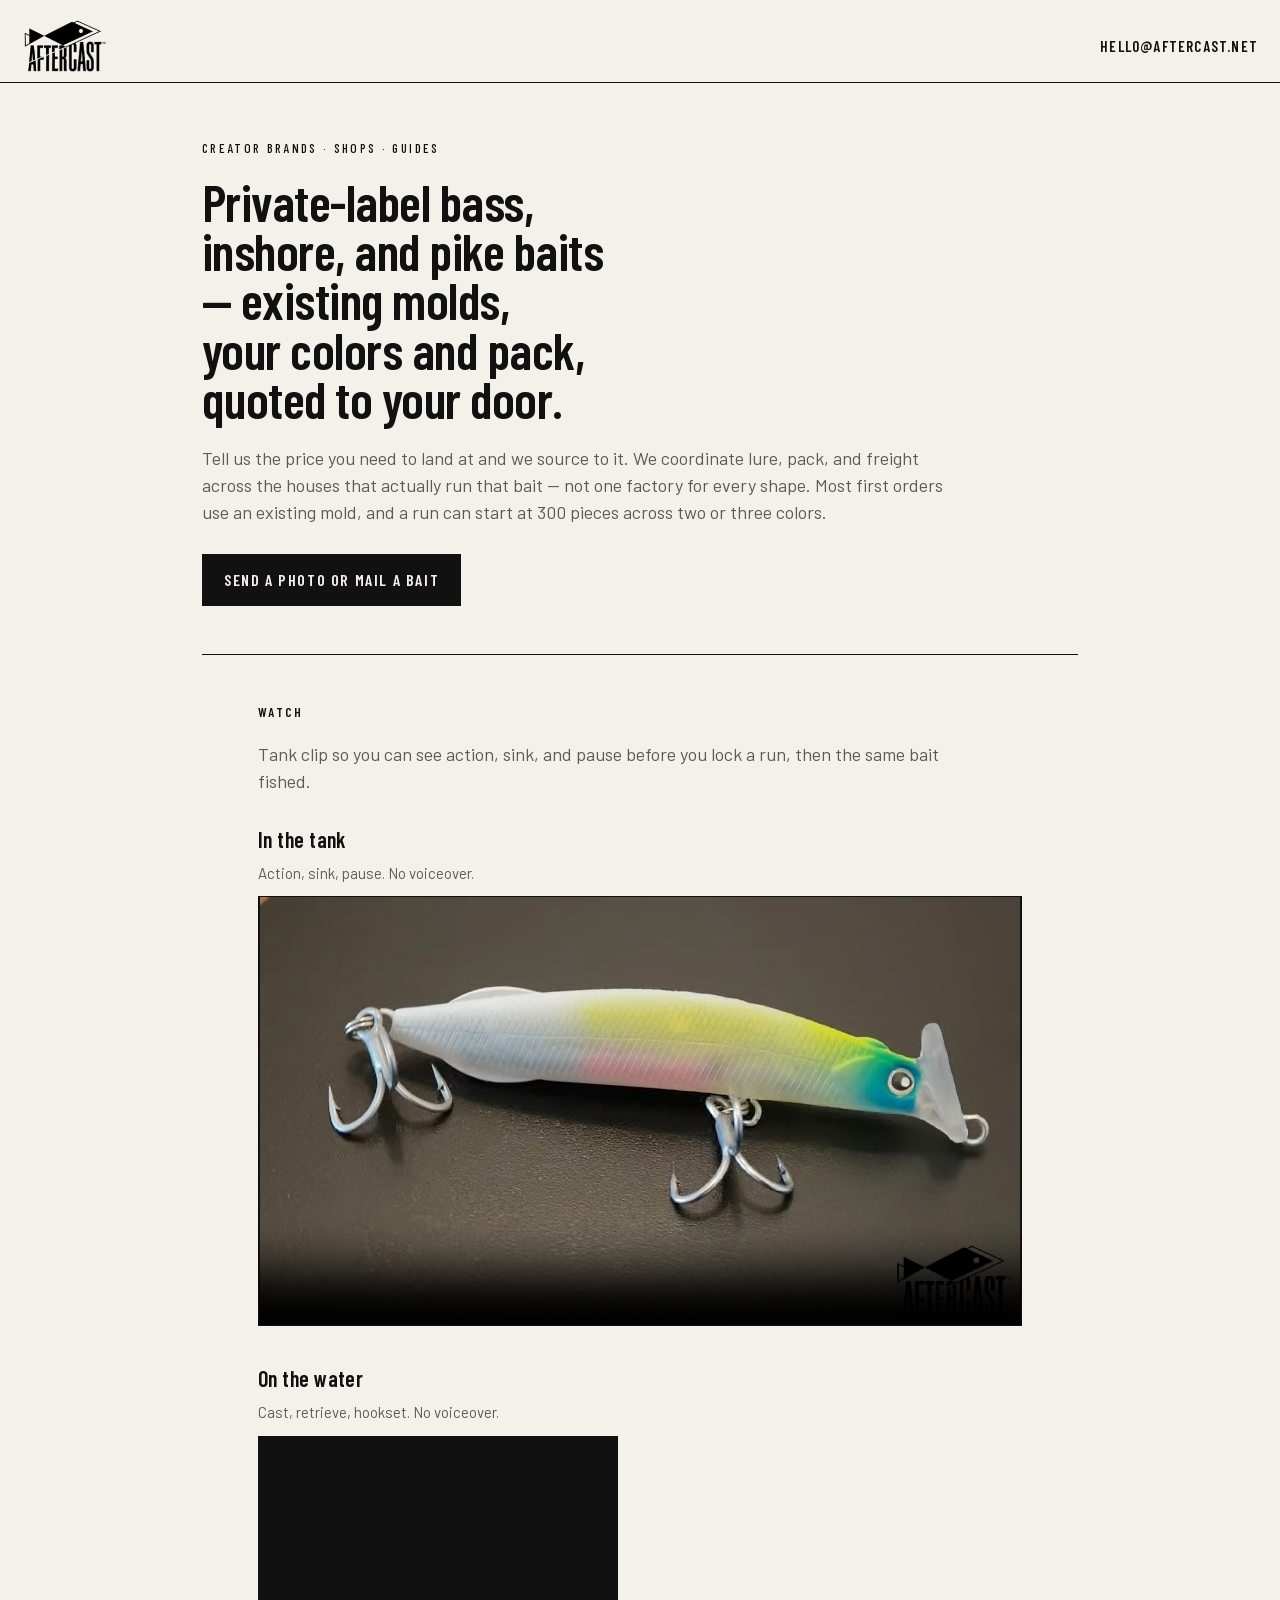
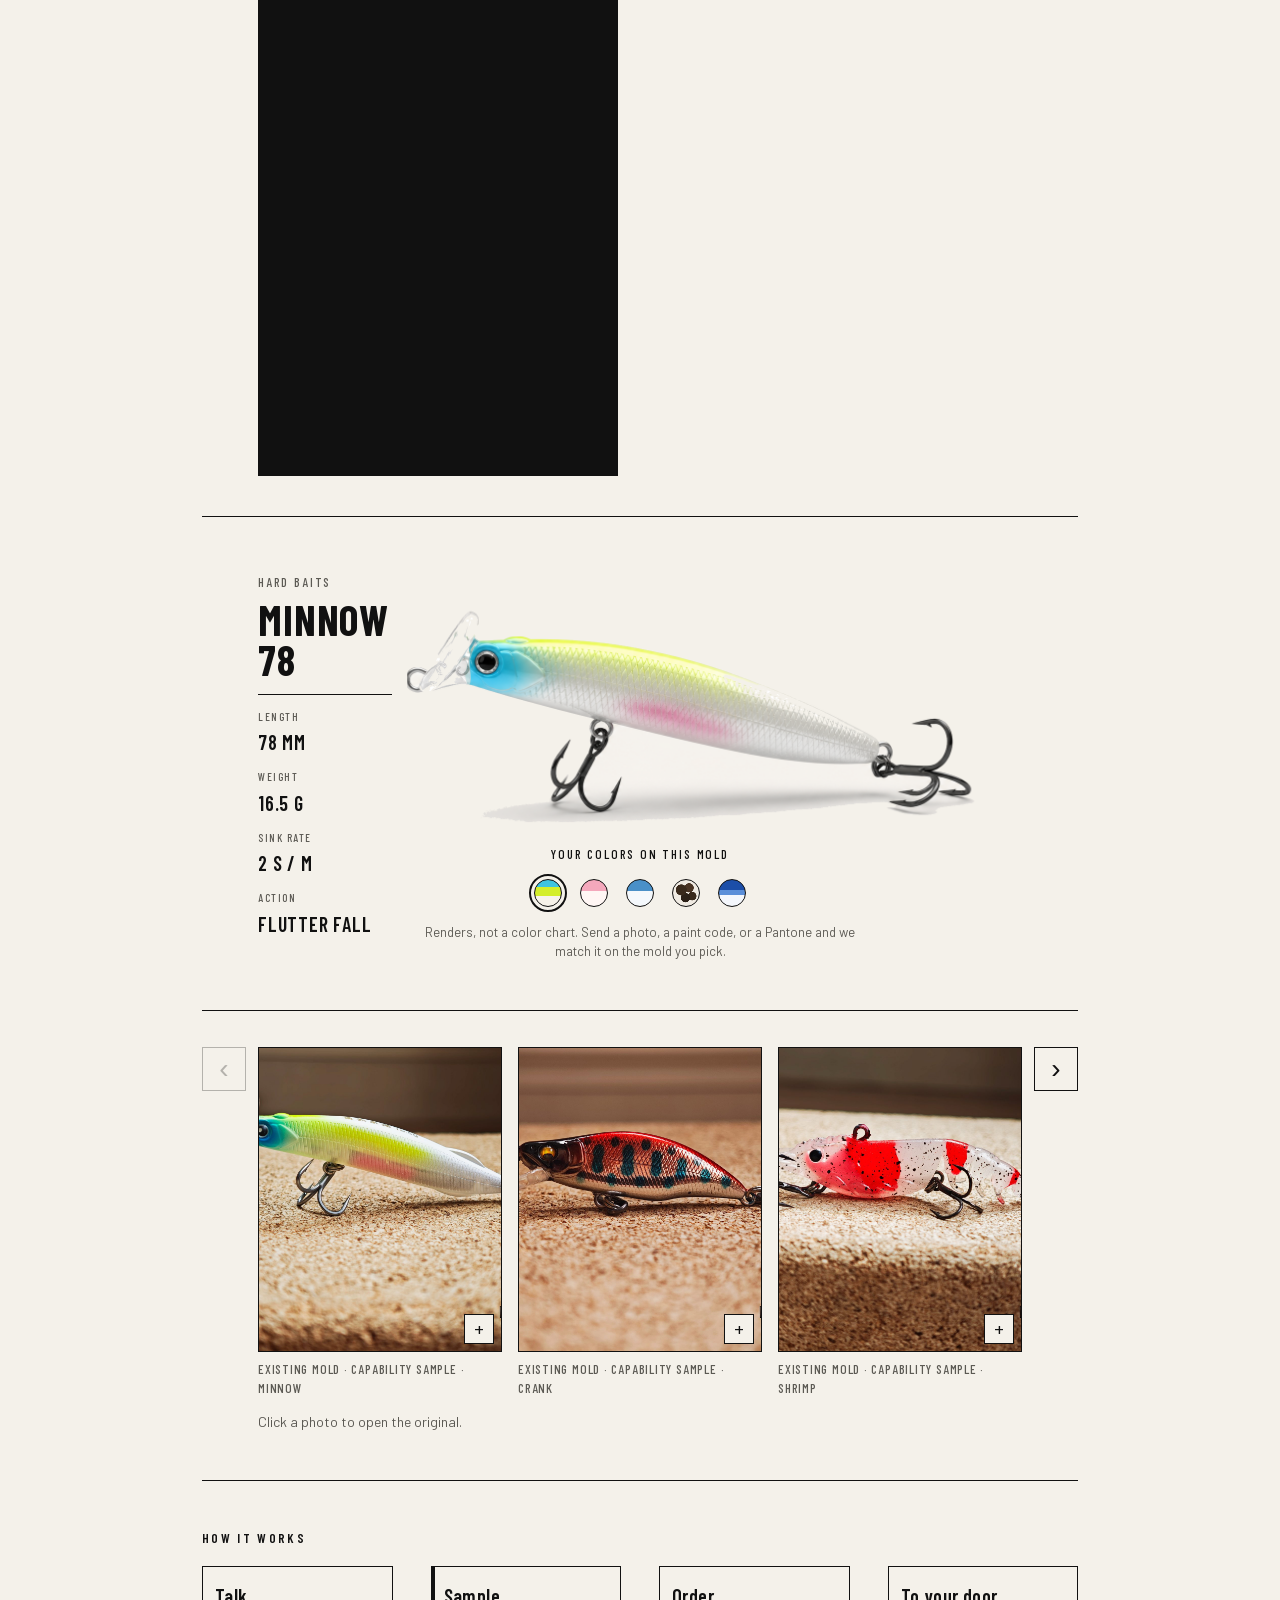
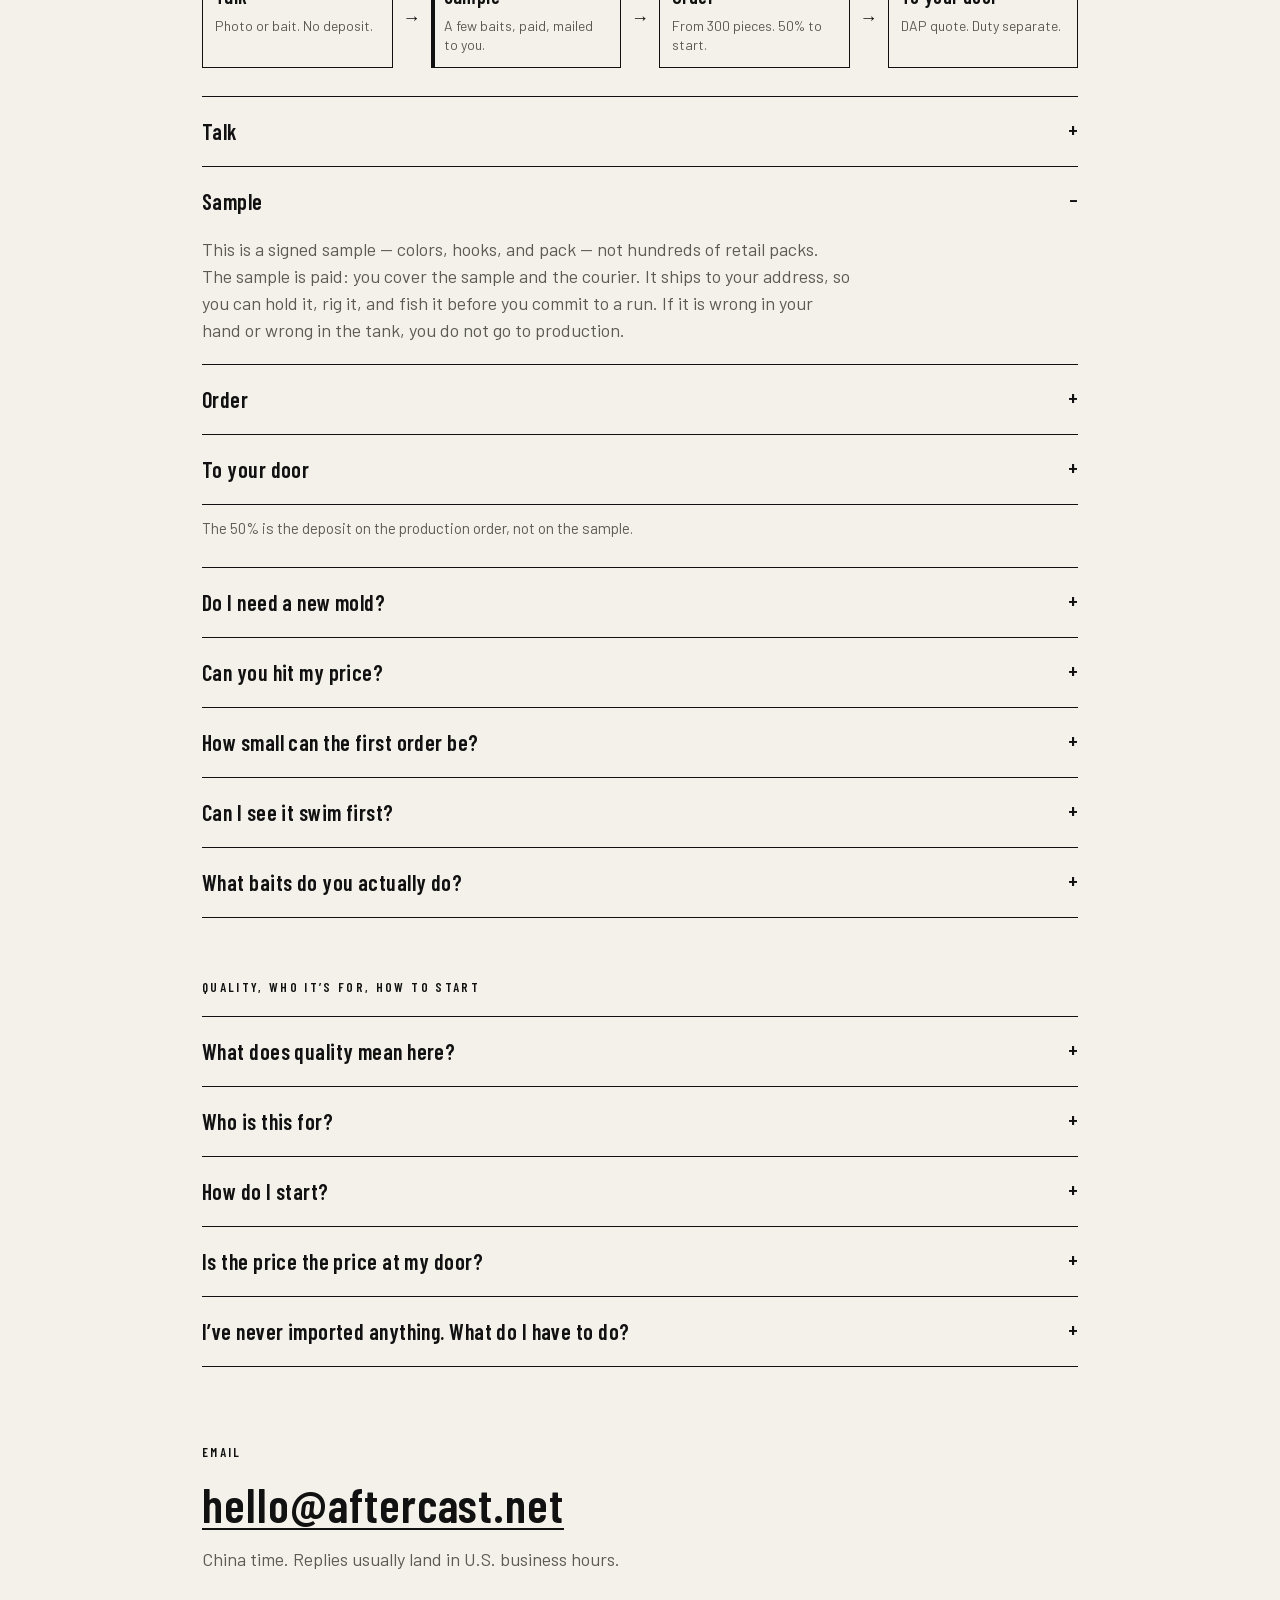
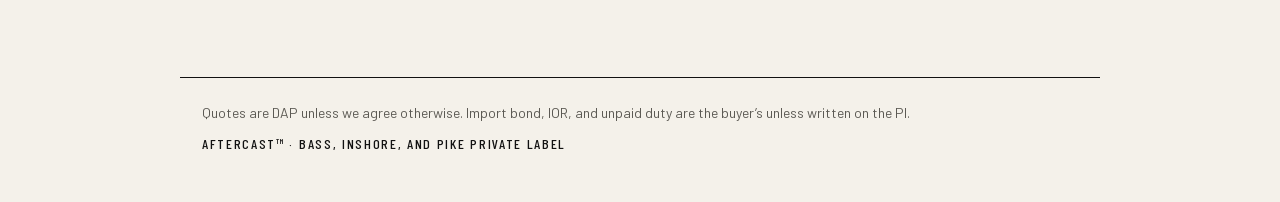
==== commit 29c3d1aa: "Embed the on-the-water YouTube Short as a portrait player, and ship the homepage copy already waitin" ====
--- a/index.html
+++ b/index.html
@@ -3,8 +3,8 @@
 <head>
   <meta charset="utf-8">
   <meta name="viewport" content="width=device-width, initial-scale=1">
-  <title>Aftercast — Private-label bass &amp; inshore | existing molds</title>
-  <meta name="description" content="Private-label bass and inshore lures from existing molds, sourced to the landed cost you need. Your colors and pack, a paid sample mailed to you, quoted DAP to your door.">
+  <title>Aftercast — Private-label bass, inshore &amp; pike | existing molds</title>
+  <meta name="description" content="Private-label bass, inshore, and pike lures from existing molds, sourced to the landed cost you need. Runs start at 300 pieces. Your colors and pack, a paid sample mailed to you, quoted DAP to your door.">
   <link rel="canonical" href="https://aftercast.net/">
   <link rel="icon" href="assets/logo.png">
   <link rel="apple-touch-icon" href="assets/logo.png">
@@ -12,16 +12,16 @@
   <meta property="og:locale" content="en_US">
   <meta property="og:url" content="https://aftercast.net/">
   <meta property="og:site_name" content="Aftercast">
-  <meta property="og:title" content="Aftercast — Private-label bass and inshore lures">
-  <meta property="og:description" content="Existing molds, your colors and pack, small runs, quoted to your door. For creator brands, shops, and guides.">
+  <meta property="og:title" content="Aftercast — Private-label bass, inshore, and pike lures">
+  <meta property="og:description" content="Existing molds, your colors and pack, runs from 300 pieces, quoted to your door. For creator brands, shops, and guides.">
   <meta property="og:image" content="https://aftercast.net/assets/logo.png">
   <meta property="og:image:width" content="1536">
   <meta property="og:image:height" content="1024">
   <meta name="twitter:card" content="summary_large_image">
-  <meta name="twitter:title" content="Aftercast — Private-label bass and inshore lures">
-  <meta name="twitter:description" content="Existing molds, your colors and pack, small runs, quoted to your door.">
+  <meta name="twitter:title" content="Aftercast — Private-label bass, inshore, and pike lures">
+  <meta name="twitter:description" content="Existing molds, your colors and pack, runs from 300 pieces, quoted to your door.">
   <meta name="twitter:image" content="https://aftercast.net/assets/logo.png">
-  <link rel="stylesheet" href="styles.css?v=lure19">
+  <link rel="stylesheet" href="styles.css?v=lure20">
   <script type="application/ld+json">
   {
     "@context": "https://schema.org",
@@ -33,7 +33,7 @@
         "url": "https://aftercast.net/",
         "logo": "https://aftercast.net/assets/logo.png",
         "email": "hello@aftercast.net",
-        "description": "Private-label bass and inshore fishing lures from existing molds, quoted DAP to your door."
+        "description": "Private-label bass, inshore, and pike fishing lures from existing molds, in runs from 300 pieces, quoted DAP to your door."
       },
       {
         "@type": "WebSite",
@@ -67,7 +67,7 @@
             "name": "How small can the first order be?",
             "acceptedAnswer": {
               "@type": "Answer",
-              "text": "The sample is a few baits, paid and mailed to your address. Production for a creator brand is often hundreds of packs, not a container. Printed bags and new molds have their own minimums."
+              "text": "A first production run starts at 300 pieces, and you can split that across two or three colors. The sample before it is a few baits, paid and mailed to your address. Printed bags and new molds carry their own minimums, and we tell you which number applies before you pay for anything."
             }
           },
           {
@@ -83,7 +83,15 @@
             "name": "What baits do you actually do?",
             "acceptedAnswer": {
               "@type": "Answer",
-              "text": "Bass and inshore: minnows, walkers, poppers, paddle tails, stick baits, shrimp-style soft plastics. Not frogs, giant musky, or wood on the first project."
+              "text": "Bass, inshore, and European predator: minnows, walkers, poppers, jerkbaits, small cranks, blades and vibes, paddle tails, stick baits, shrimp-style soft plastics, and pike and perch baits from roughly 10 to 23 cm. Not frogs, giant musky, wood, or ice spoons on the first project."
+            }
+          },
+          {
+            "@type": "Question",
+            "name": "I have never imported anything. What do I have to do?",
+            "acceptedAnswer": {
+              "@type": "Answer",
+              "text": "You are the importer, not us. At this size that involves less than most people expect. In the United States a shipment valued under $2,500 generally clears as an informal entry: no customs bond, no broker required by law, and the courier files it for you. You need an importer number, which for a company is your EIN. In the EU and UK it is an EORI number, and in Australia your ABN. We supply the commercial invoice, packing list, HS code, and a certificate of origin where one applies, because most clearance trouble starts with the seller's paperwork rather than the buyer's. Duty stays a separate line and we do not guess the rate; your courier or broker confirms it. Thresholds and rates change, so treat this as the shape of it rather than as advice."
             }
           },
           {
@@ -111,17 +119,17 @@
   <main id="top">
     <section class="hero">
       <p class="kicker">Creator brands · shops · guides</p>
-      <h1>Private-label bass and inshore baits — existing molds, your colors and pack, quoted to your door.</h1>
-      <p class="lede">Tell us the price you need to land at and we source to it. We coordinate lure, pack, and freight across the houses that actually run that bait — not one factory for every shape. Most first orders use an existing mold.</p>
+      <h1>Private-label bass, inshore, and pike baits — existing molds, your colors and pack, quoted to your door.</h1>
+      <p class="lede">Tell us the price you need to land at and we source to it. We coordinate lure, pack, and freight across the houses that actually run that bait — not one factory for every shape. Most first orders use an existing mold, and a run can start at 300 pieces across two or three colors.</p>
       <a class="btn" href="mailto:hello@aftercast.net?subject=Aftercast%20%E2%80%94%20photo%20or%20sample">Send a photo or mail a bait</a>
     </section>
 
-    <section class="videos" id="watch" aria-label="Tank video">
+    <section class="videos" id="watch" aria-label="Tank and on-the-water video">
       <div class="stage">
         <div class="stage-rail" aria-hidden="true"></div>
         <div class="stage-main">
           <h2>Watch</h2>
-          <p class="video-lede">Tank clip so you can see action, sink, and pause before you lock a run.</p>
+          <p class="video-lede">Tank clip so you can see action, sink, and pause before you lock a run, then the same bait fished.</p>
           <h3>In the tank</h3>
           <p class="video-note">Action, sink, pause. No voiceover.</p>
           <div
@@ -129,6 +137,13 @@
             data-video="assets/videos/tank.mp4"
             data-poster="assets/videos/tank-poster.jpg?v=1"
             data-title="In the tank"
+          ></div>
+          <h3>On the water</h3>
+          <p class="video-note">Cast, retrieve, hookset. No voiceover.</p>
+          <div
+            class="player player-portrait"
+            data-youtube="bHq4HH6ITNE"
+            data-title="On the water"
           ></div>
         </div>
         <div class="stage-rail" aria-hidden="true"></div>
@@ -258,7 +273,7 @@
         <li>
           <a class="flow-step" href="#step-order">
             <span class="flow-name">Order</span>
-            <span class="flow-note">Hundreds of packs. 50% to start.</span>
+            <span class="flow-note">From 300 pieces. 50% to start.</span>
           </a>
         </li>
         <li class="flow-arrow" aria-hidden="true">→</li>
@@ -281,7 +296,7 @@
         </details>
         <details id="step-order">
           <summary>Order</summary>
-          <p>For this kind of brand, production is often hundreds of packs, not a container. 50% starts that order; the rest is due before the cartons leave. Later reorders follow the same signed sample.</p>
+          <p>A first run starts at 300 pieces, and you can split it across two or three colors — this is not container work. 50% starts that order; the rest is due before the cartons leave. Later reorders follow the same signed sample.</p>
         </details>
         <details id="step-door">
           <summary>To your door</summary>
@@ -300,7 +315,7 @@
       </details>
       <details>
         <summary>How small can the first order be?</summary>
-        <p>The sample is a few baits, paid and mailed to you. Production for a creator brand is often hundreds of packs, not a container. Printed bags and new molds have their own minimums. We tell you which number applies before you pay.</p>
+        <p>A first production run starts at 300 pieces, and you can split that across two or three colors. The sample before it is a few baits, paid and mailed to you. Printed bags and new molds carry their own minimums. We tell you which number applies before you pay for anything.</p>
       </details>
       <details>
         <summary>Can I see it swim first?</summary>
@@ -308,7 +323,7 @@
       </details>
       <details>
         <summary>What baits do you actually do?</summary>
-        <p>Bass and inshore: minnows, walkers, poppers, paddle tails, stick baits, shrimp-style soft plastics. Not frogs, giant musky, or wood on the first project.</p>
+        <p>Bass, inshore, and European predator: minnows, walkers, poppers, jerkbaits, small cranks, blades and vibes, paddle tails, stick baits, shrimp-style soft plastics, and pike and perch baits from roughly 10 to 23 cm. Not frogs, giant musky, wood, or ice spoons on the first project.</p>
       </details>
     </section>
 
@@ -321,7 +336,7 @@
       </details>
       <details>
         <summary>Who is this for?</summary>
-        <p>Creators, shops, and guides who already have a name — especially if a bait stocked out and the next run has to match. Not a sourcing agent, not Amazon white-label volume, not “cheapest China” RFQs, not brands that must be Made in USA.</p>
+        <p>Creators, shops, and guides who already have a name — especially if a bait stocked out and the next run has to match, if you are pouring, printing, or painting by hand and have run out of hours, or if you run a shop, have spent years selling other people’s brands, and want one bait with your own name on the shelf. Not a sourcing agent, not Amazon white-label volume, not “cheapest China” RFQs, not brands that must be Made in USA.</p>
       </details>
       <details>
         <summary>How do I start?</summary>
@@ -330,6 +345,11 @@
       <details>
         <summary>Is the price the price at my door?</summary>
         <p>The quote is DAP to your address unless we write something else on the PI. Bond, importer of record, and unpaid duty stay with you unless they are on the PI.</p>
+      </details>
+      <details>
+        <summary>I’ve never imported anything. What do I have to do?</summary>
+        <p>You are the importer, not us. At this size that involves less than most people expect. In the United States a shipment valued under $2,500 generally clears as an informal entry: no customs bond, no broker required by law, and the courier files it for you. You need an importer number — for a company that is your EIN. In the EU and UK it is an EORI number, and in Australia your ABN.</p>
+        <p>We supply the commercial invoice, packing list, HS code, and a certificate of origin where one applies, because most clearance trouble starts with the seller’s paperwork rather than the buyer’s. Duty stays a separate line and we do not guess the rate — your courier or broker confirms it. Thresholds and rates change, so treat this as the shape of it rather than as advice.</p>
       </details>
     </section>
 
@@ -342,9 +362,9 @@
 
   <footer>
     <p>Quotes are DAP unless we agree otherwise. Import bond, IOR, and unpaid duty are the buyer’s unless written on the PI.</p>
-    <p class="foot-name">Aftercast™ · bass and inshore private label</p>
+    <p class="foot-name">Aftercast™ · bass, inshore, and pike private label</p>
   </footer>
-  <script src="player.js?v=zoom5"></script>
+  <script src="player.js?v=zoom6"></script>
   <script src="lure-viewer.js?v=lure18"></script>
 </body>
 </html>
--- a/styles.css
+++ b/styles.css
@@ -584,6 +584,19 @@
   object-fit: contain;
 }
 
+.player + h3 {
+  margin-top: 36px;
+}
+
+.player-portrait {
+  max-width: 360px;
+}
+
+.player-portrait iframe,
+.player-portrait video {
+  aspect-ratio: 9 / 16;
+}
+
 .video-slot {
   position: relative;
   text-decoration: none;
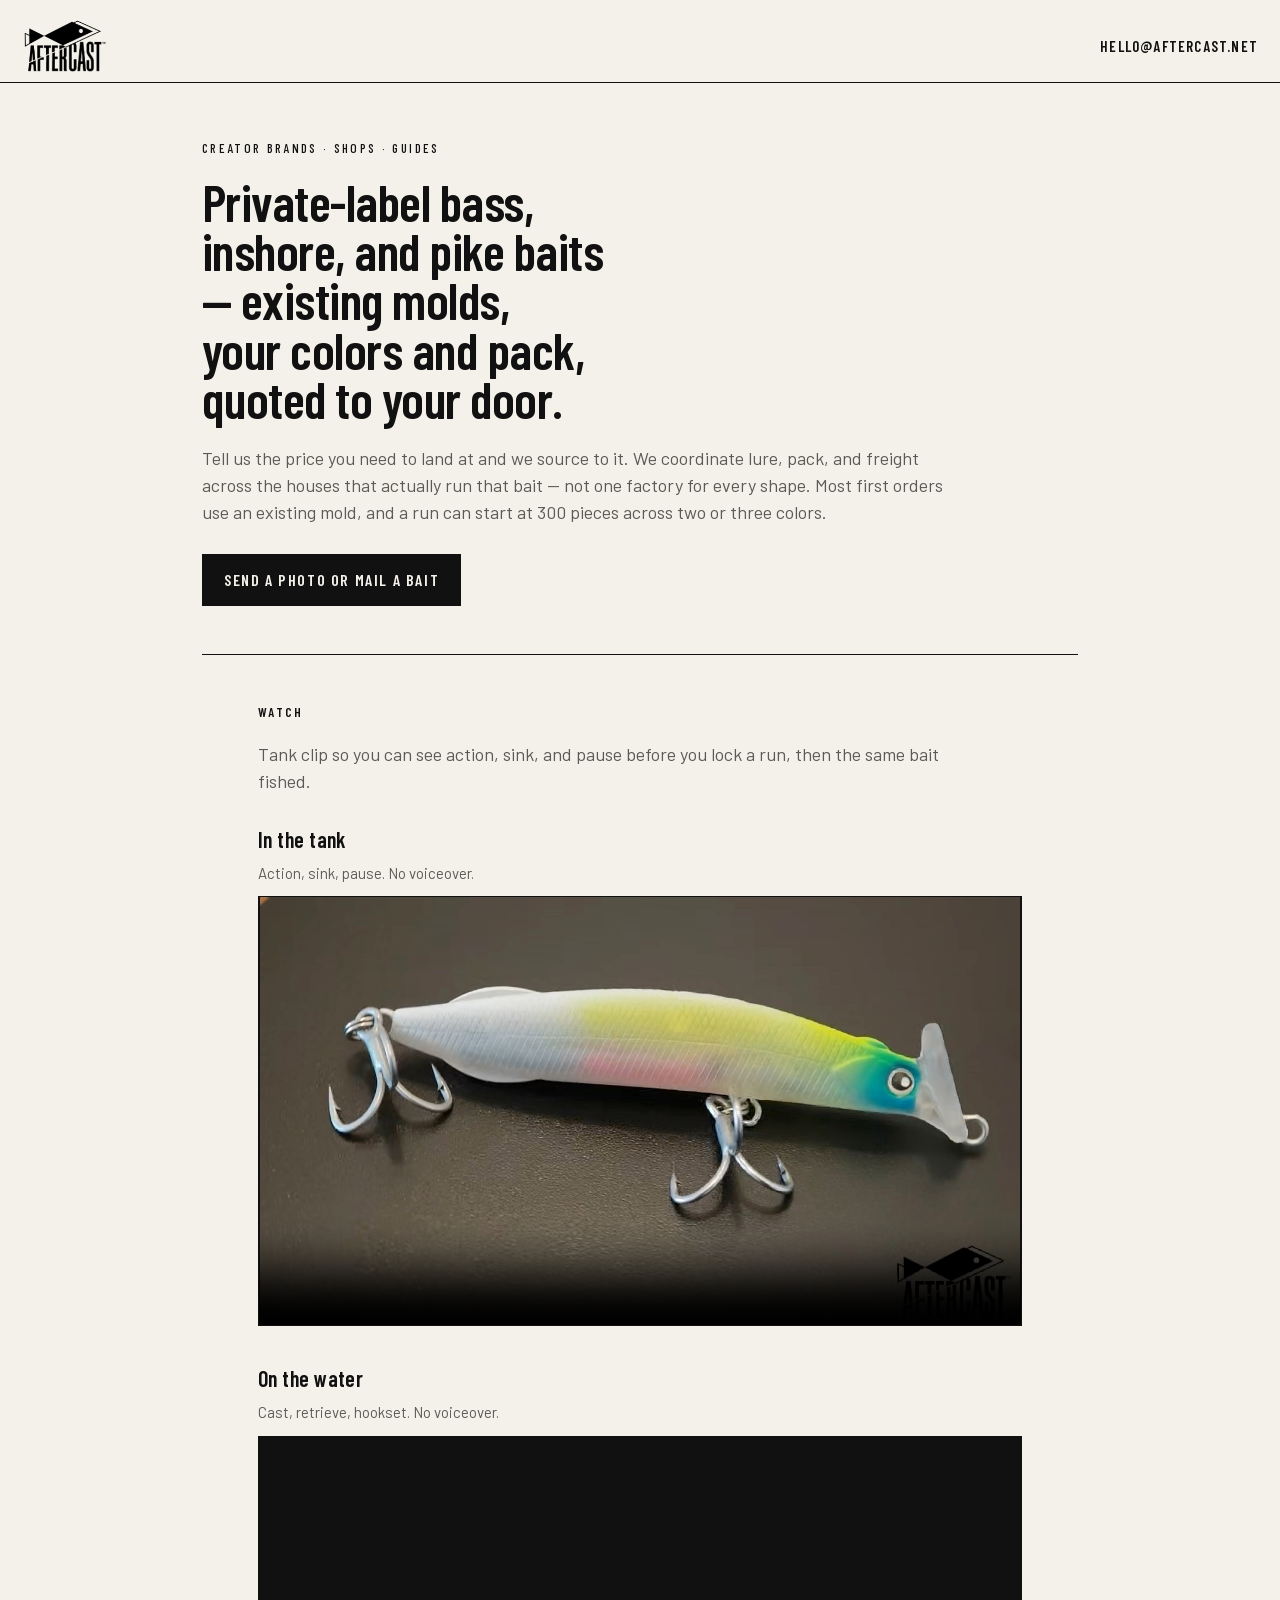
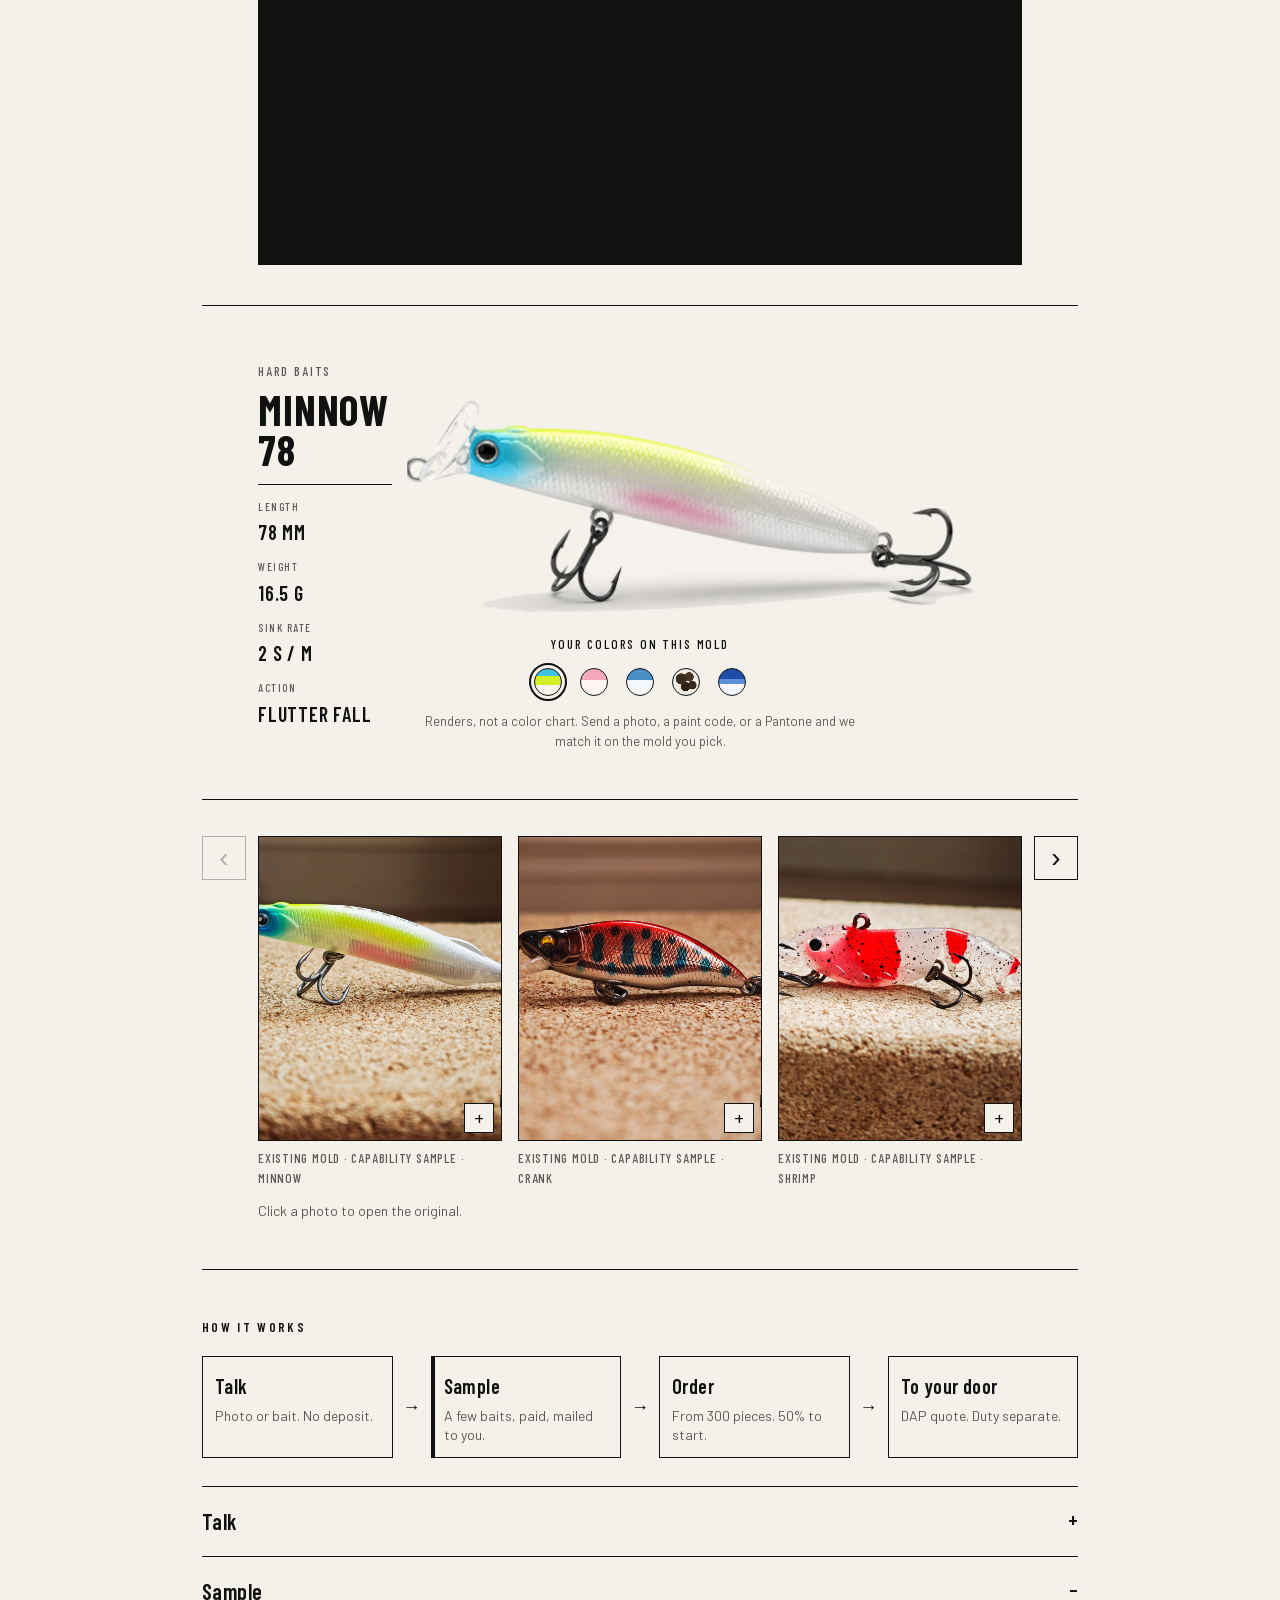
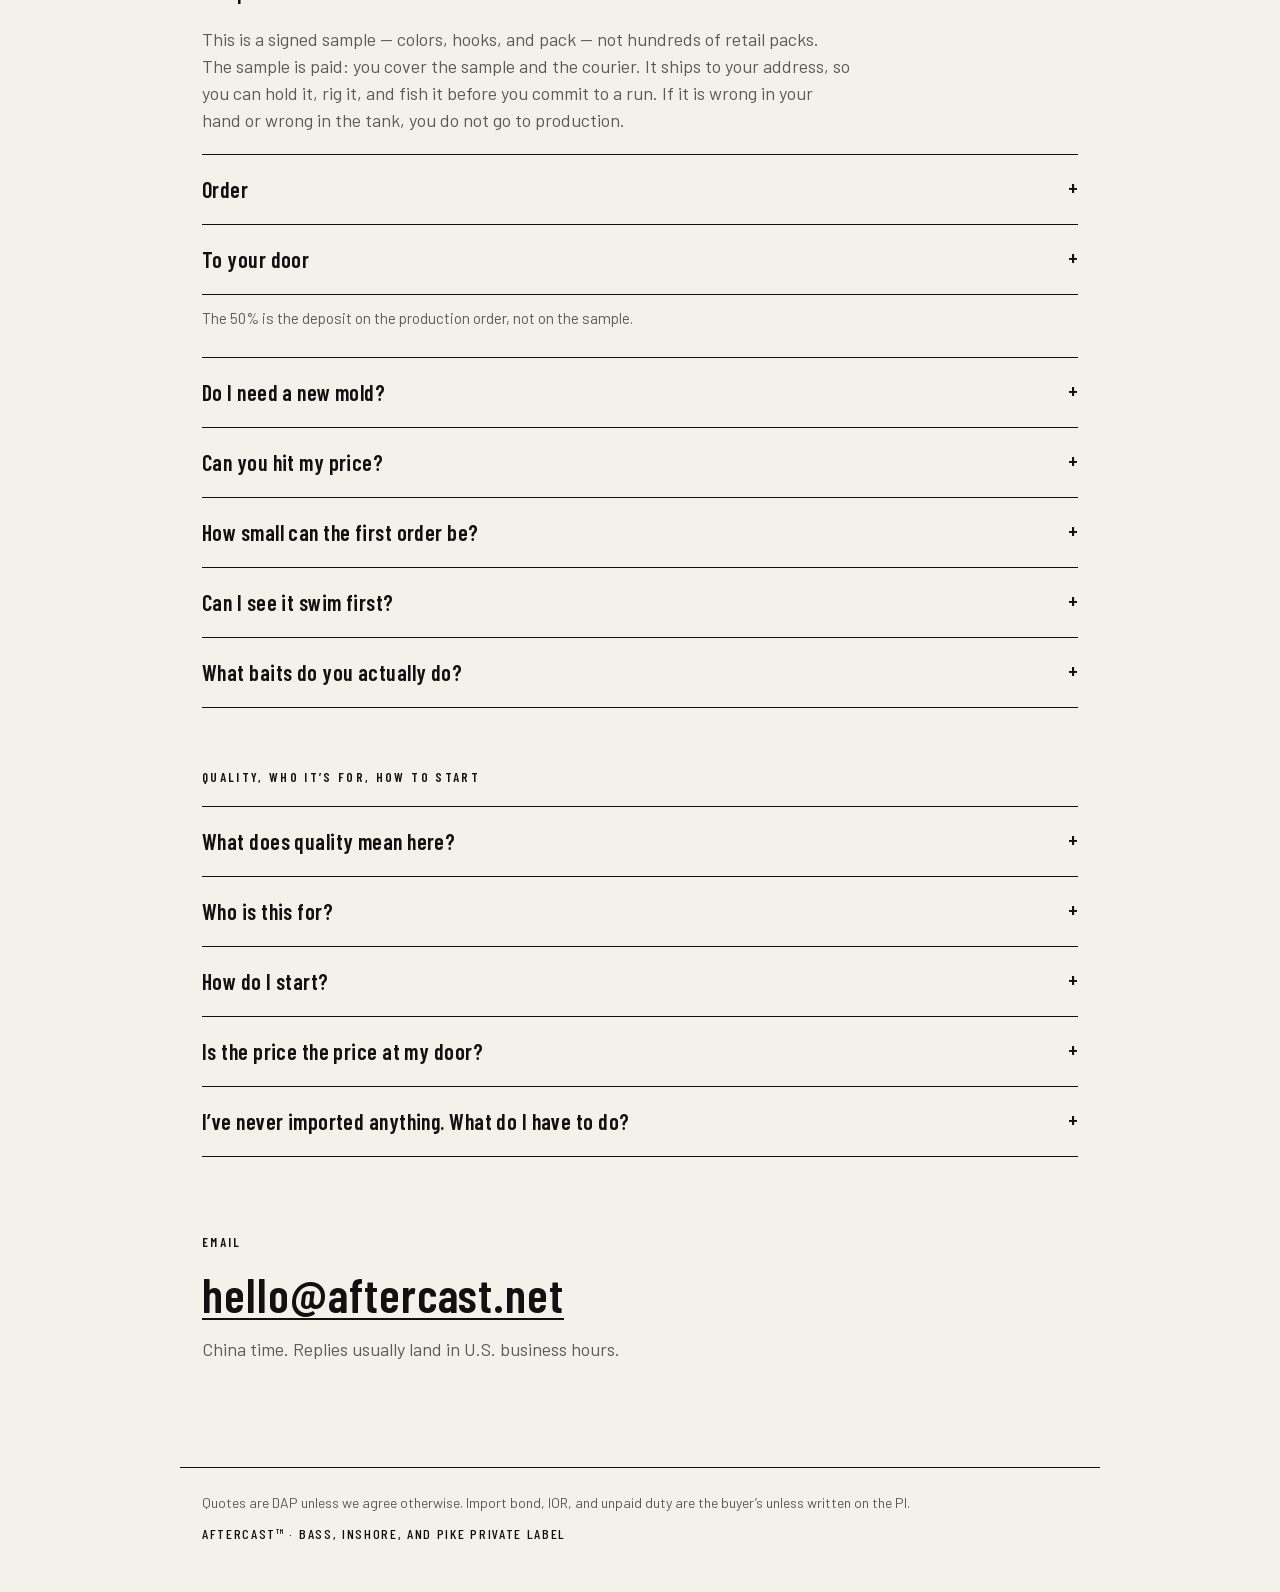
==== commit a2cae897: "Switch the on-the-water clip to the landscape YouTube upload. Co-authored-by: Cursor <cursoragent@cu" ====
--- a/index.html
+++ b/index.html
@@ -21,7 +21,7 @@
   <meta name="twitter:title" content="Aftercast — Private-label bass, inshore, and pike lures">
   <meta name="twitter:description" content="Existing molds, your colors and pack, runs from 300 pieces, quoted to your door.">
   <meta name="twitter:image" content="https://aftercast.net/assets/logo.png">
-  <link rel="stylesheet" href="styles.css?v=lure20">
+  <link rel="stylesheet" href="styles.css?v=lure21">
   <script type="application/ld+json">
   {
     "@context": "https://schema.org",
@@ -141,8 +141,8 @@
           <h3>On the water</h3>
           <p class="video-note">Cast, retrieve, hookset. No voiceover.</p>
           <div
-            class="player player-portrait"
-            data-youtube="bHq4HH6ITNE"
+            class="player"
+            data-youtube="QU4zKHYyUk0"
             data-title="On the water"
           ></div>
         </div>
@@ -364,7 +364,7 @@
     <p>Quotes are DAP unless we agree otherwise. Import bond, IOR, and unpaid duty are the buyer’s unless written on the PI.</p>
     <p class="foot-name">Aftercast™ · bass, inshore, and pike private label</p>
   </footer>
-  <script src="player.js?v=zoom6"></script>
+  <script src="player.js?v=zoom7"></script>
   <script src="lure-viewer.js?v=lure18"></script>
 </body>
 </html>
--- a/styles.css
+++ b/styles.css
@@ -588,15 +588,6 @@
   margin-top: 36px;
 }
 
-.player-portrait {
-  max-width: 360px;
-}
-
-.player-portrait iframe,
-.player-portrait video {
-  aspect-ratio: 9 / 16;
-}
-
 .video-slot {
   position: relative;
   text-decoration: none;
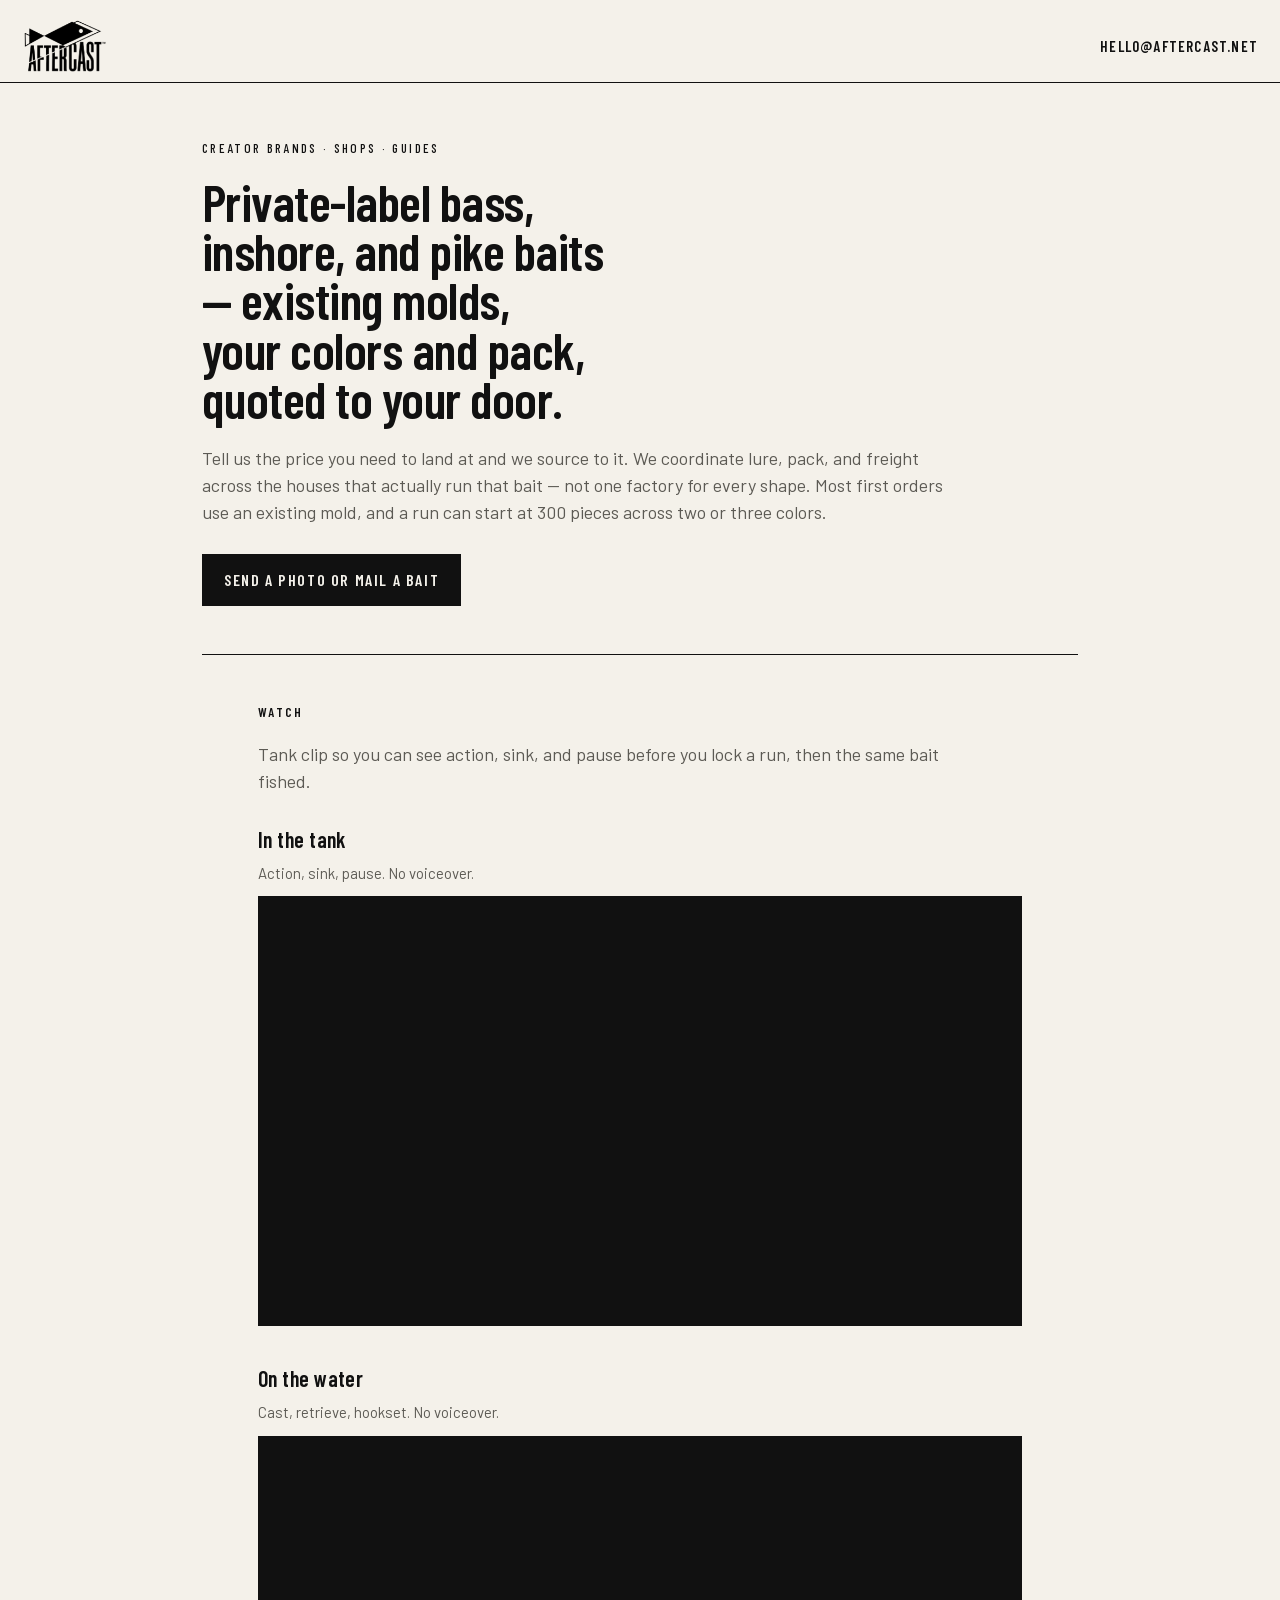
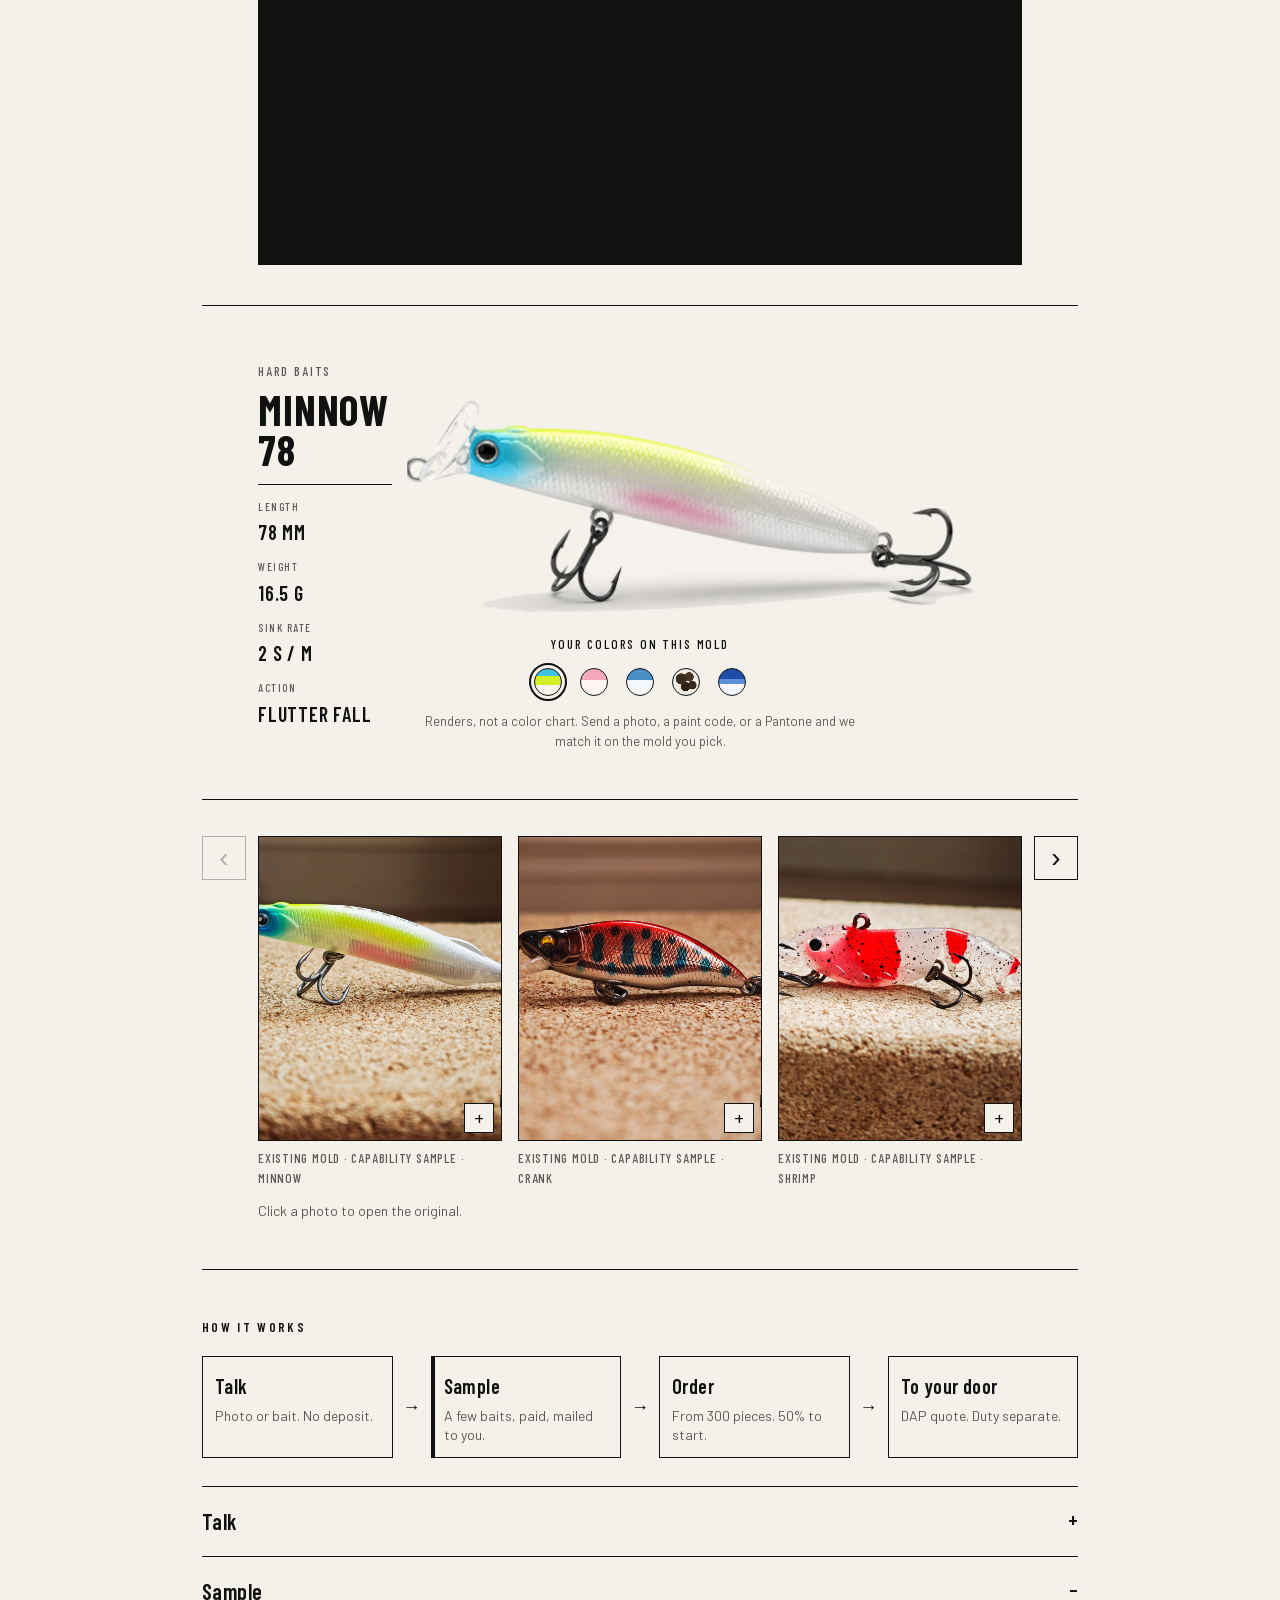
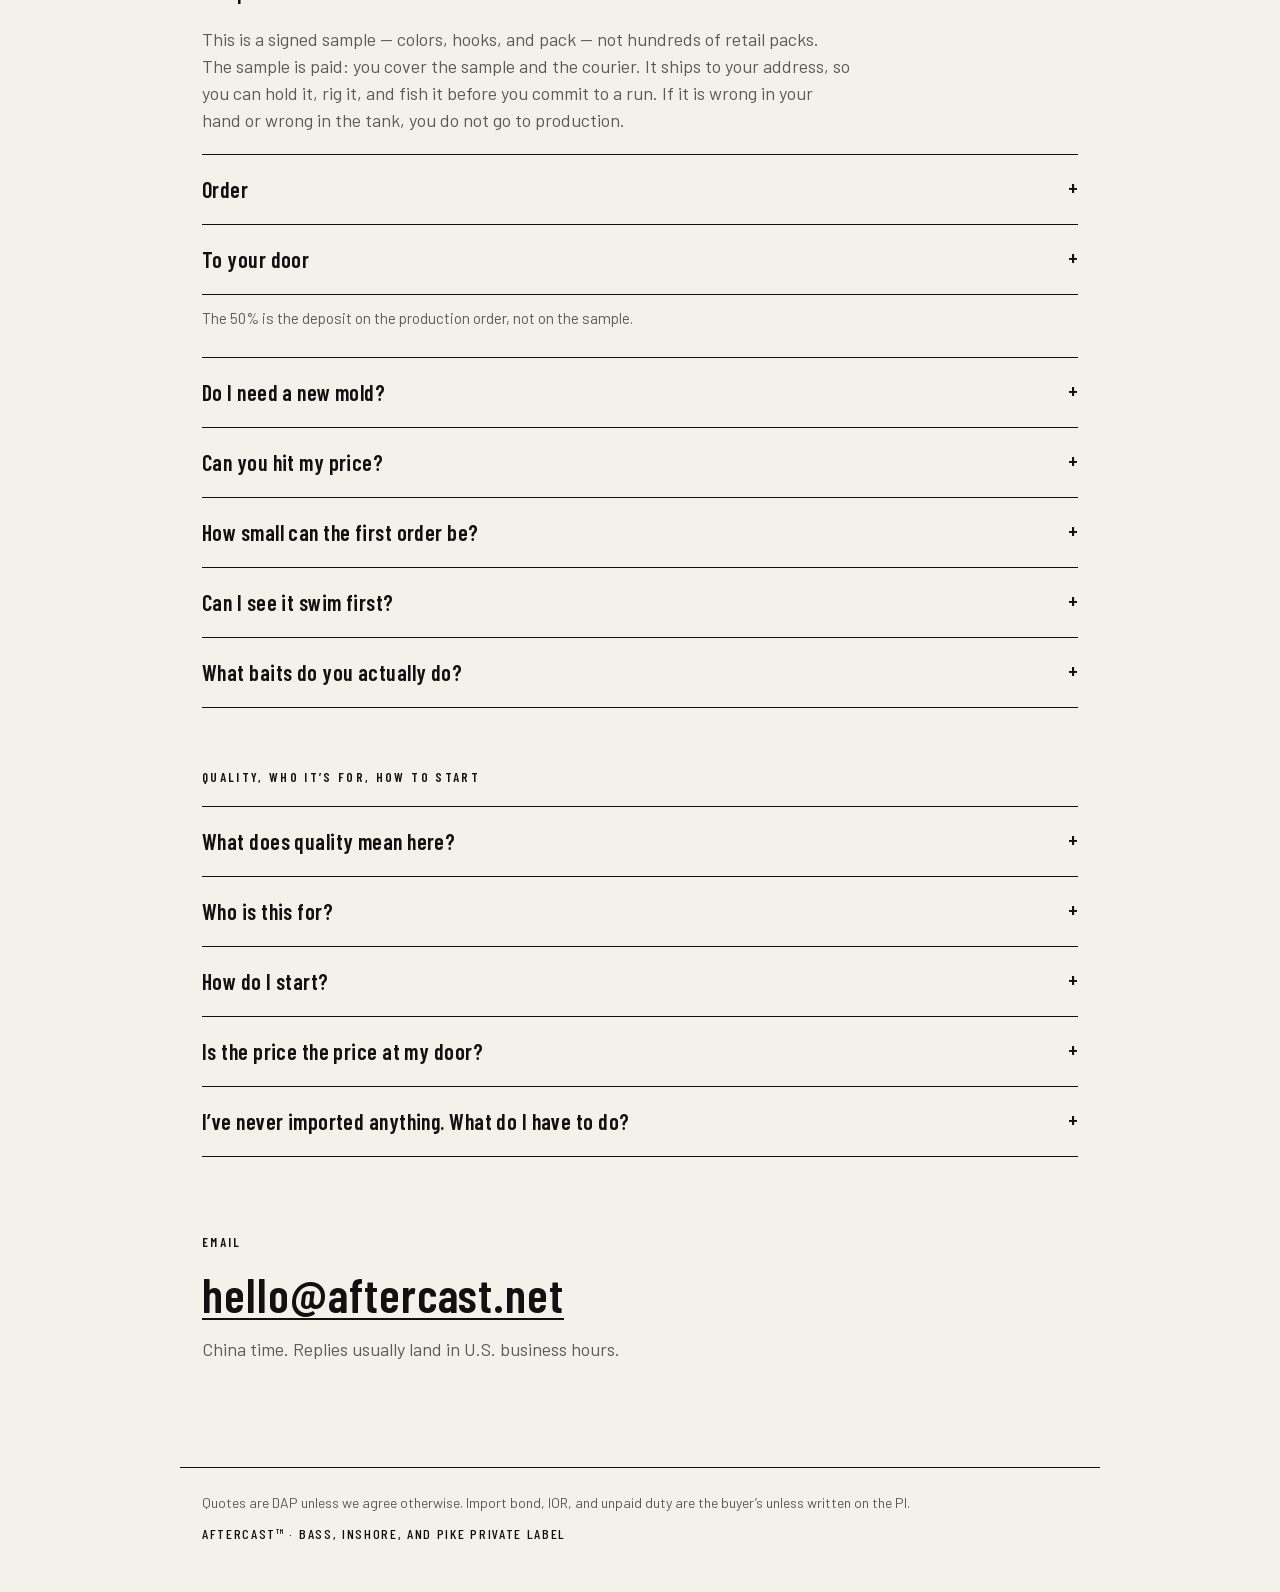
==== commit 6e630517: "Replace the self-hosted tank clip with the new YouTube swim video. Co-authored-by: Cursor <cursorage" ====
--- a/index.html
+++ b/index.html
@@ -134,8 +134,7 @@
           <p class="video-note">Action, sink, pause. No voiceover.</p>
           <div
             class="player"
-            data-video="assets/videos/tank.mp4"
-            data-poster="assets/videos/tank-poster.jpg?v=1"
+            data-youtube="80Fo-eWBkOc"
             data-title="In the tank"
           ></div>
           <h3>On the water</h3>
@@ -364,7 +363,7 @@
     <p>Quotes are DAP unless we agree otherwise. Import bond, IOR, and unpaid duty are the buyer’s unless written on the PI.</p>
     <p class="foot-name">Aftercast™ · bass, inshore, and pike private label</p>
   </footer>
-  <script src="player.js?v=zoom7"></script>
+  <script src="player.js?v=zoom8"></script>
   <script src="lure-viewer.js?v=lure18"></script>
 </body>
 </html>
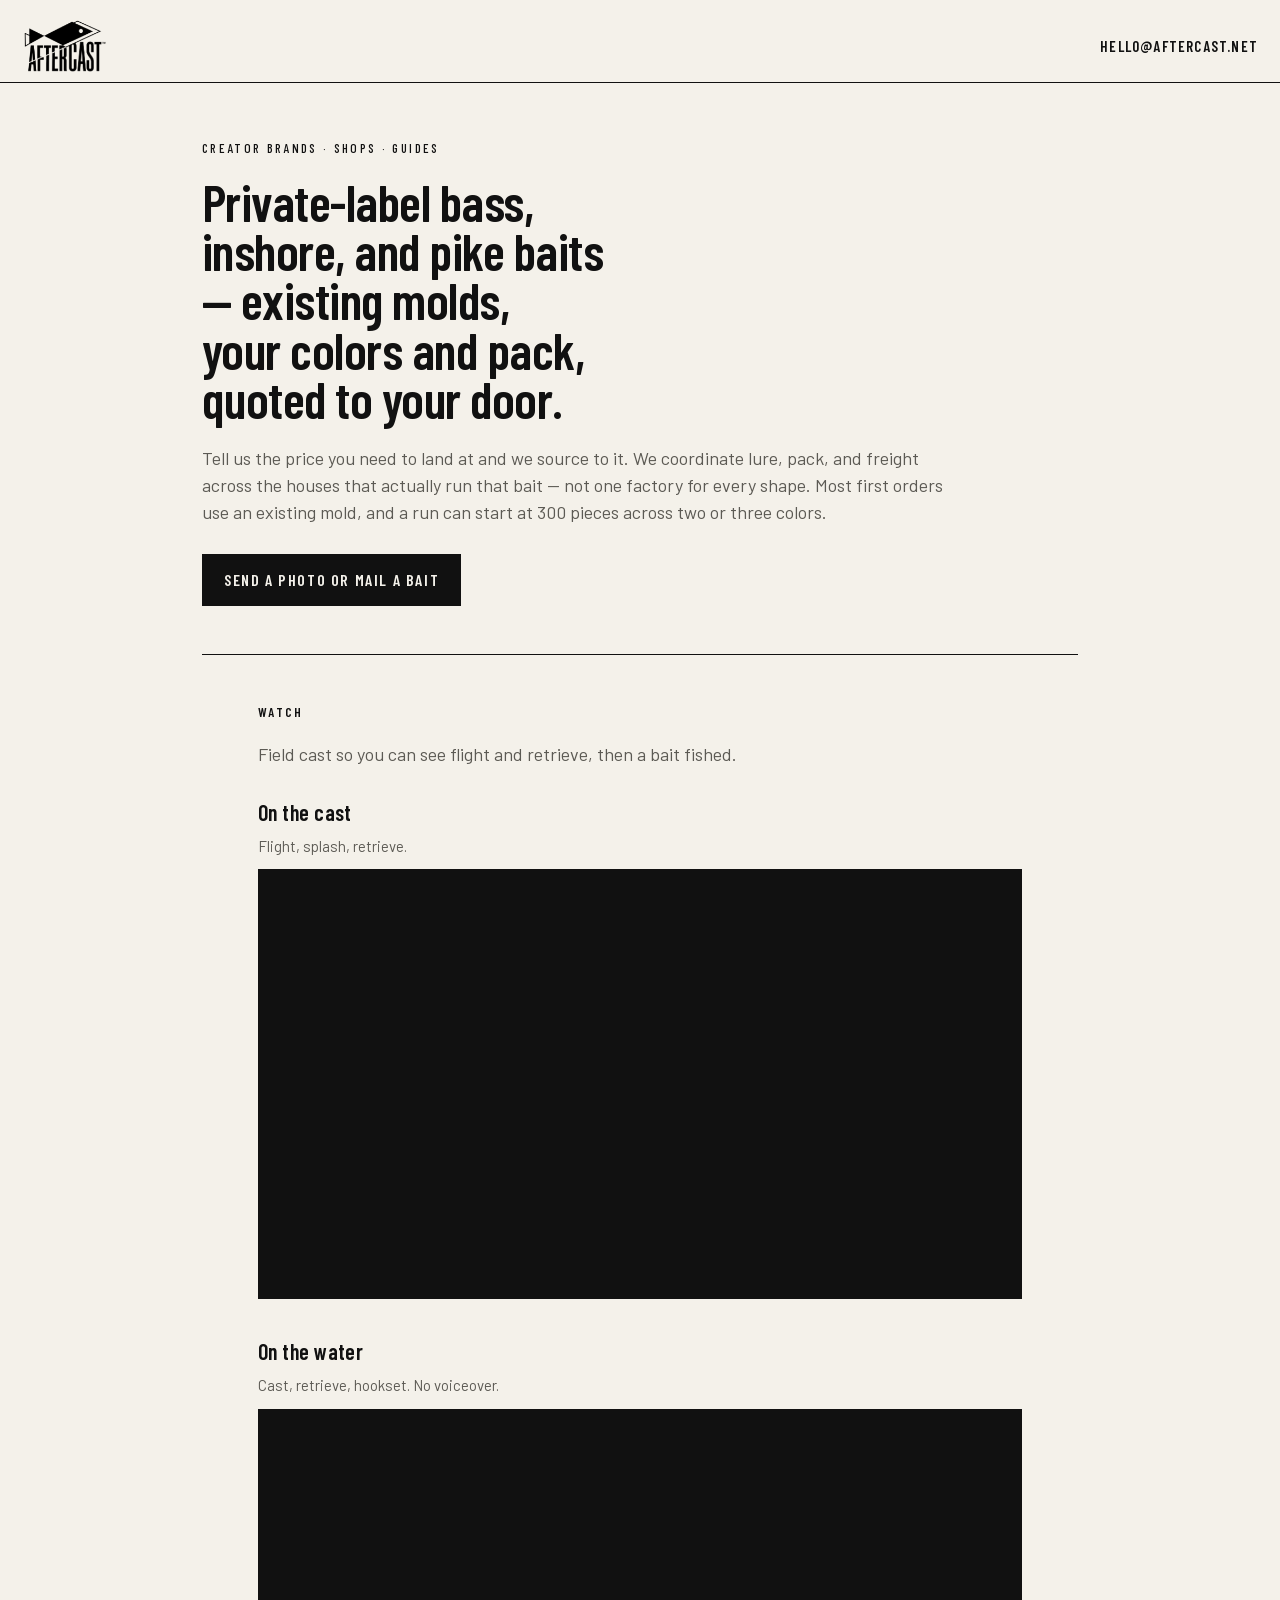
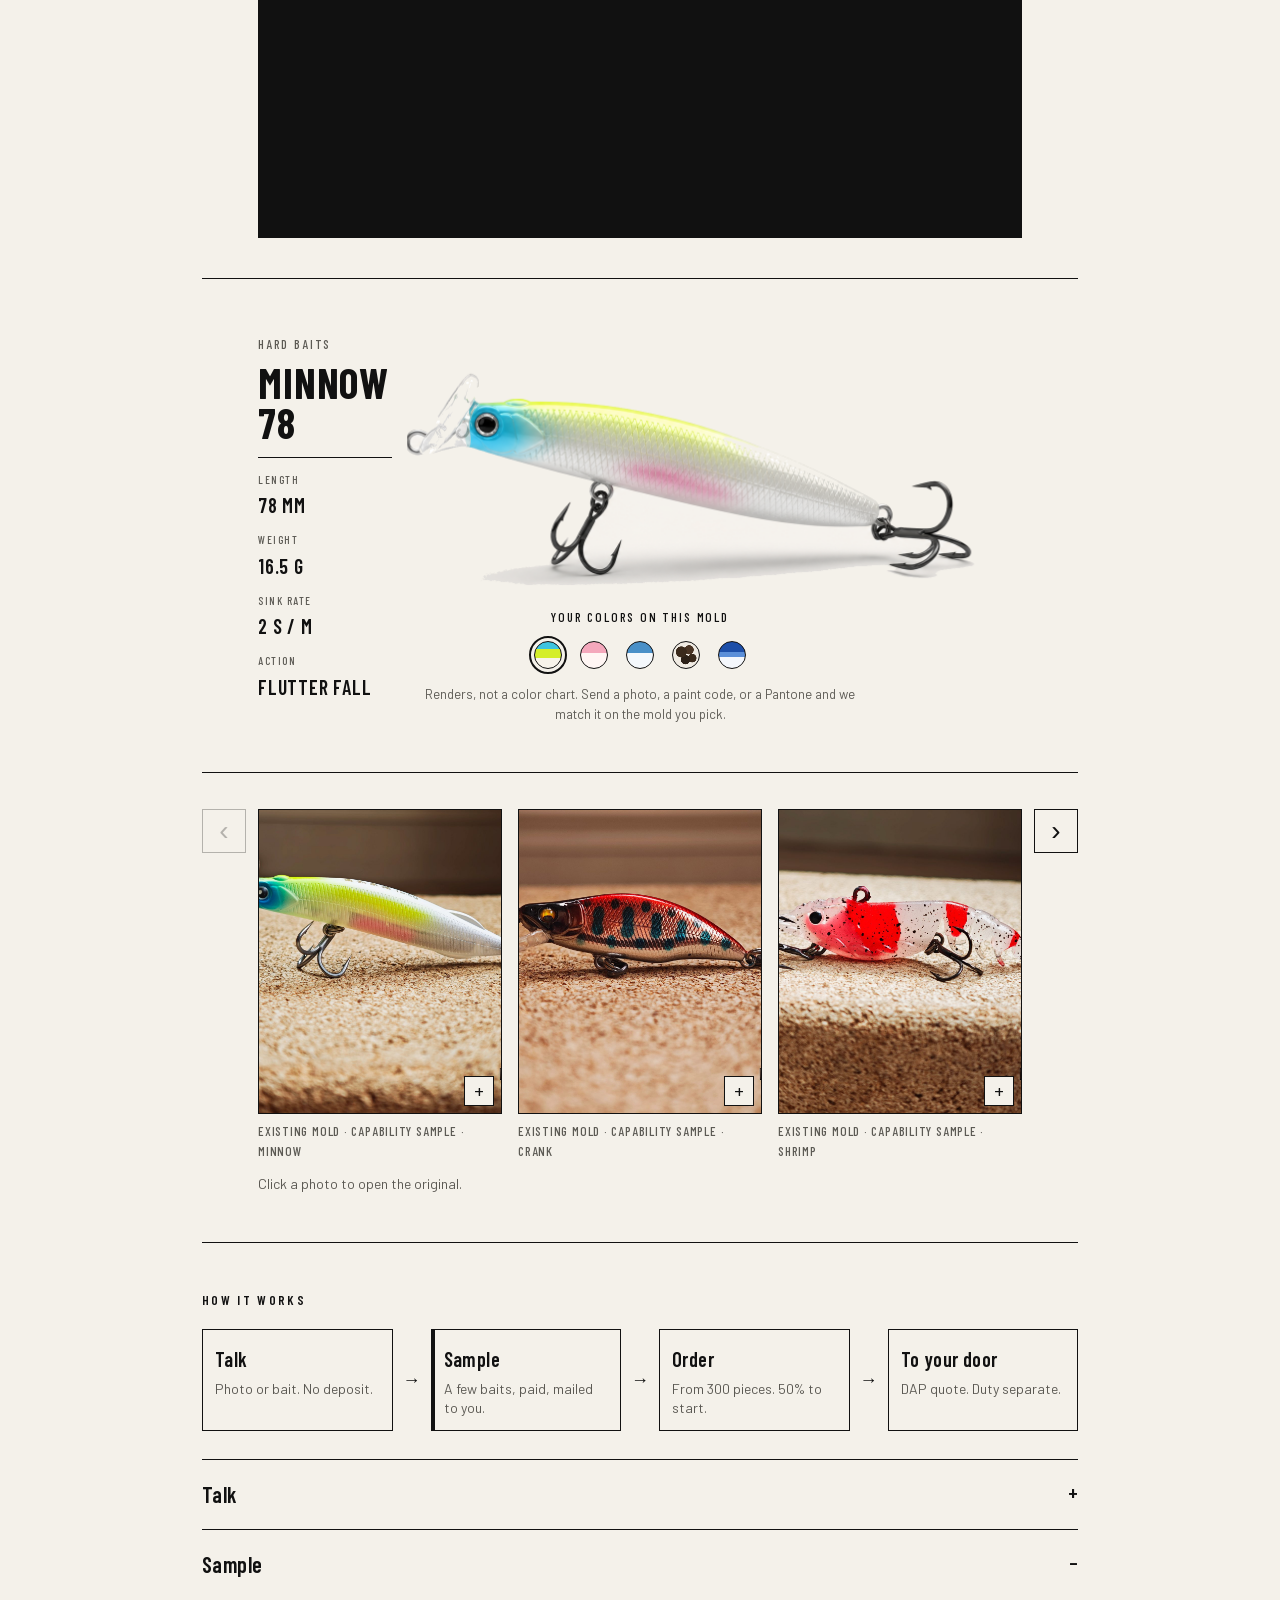
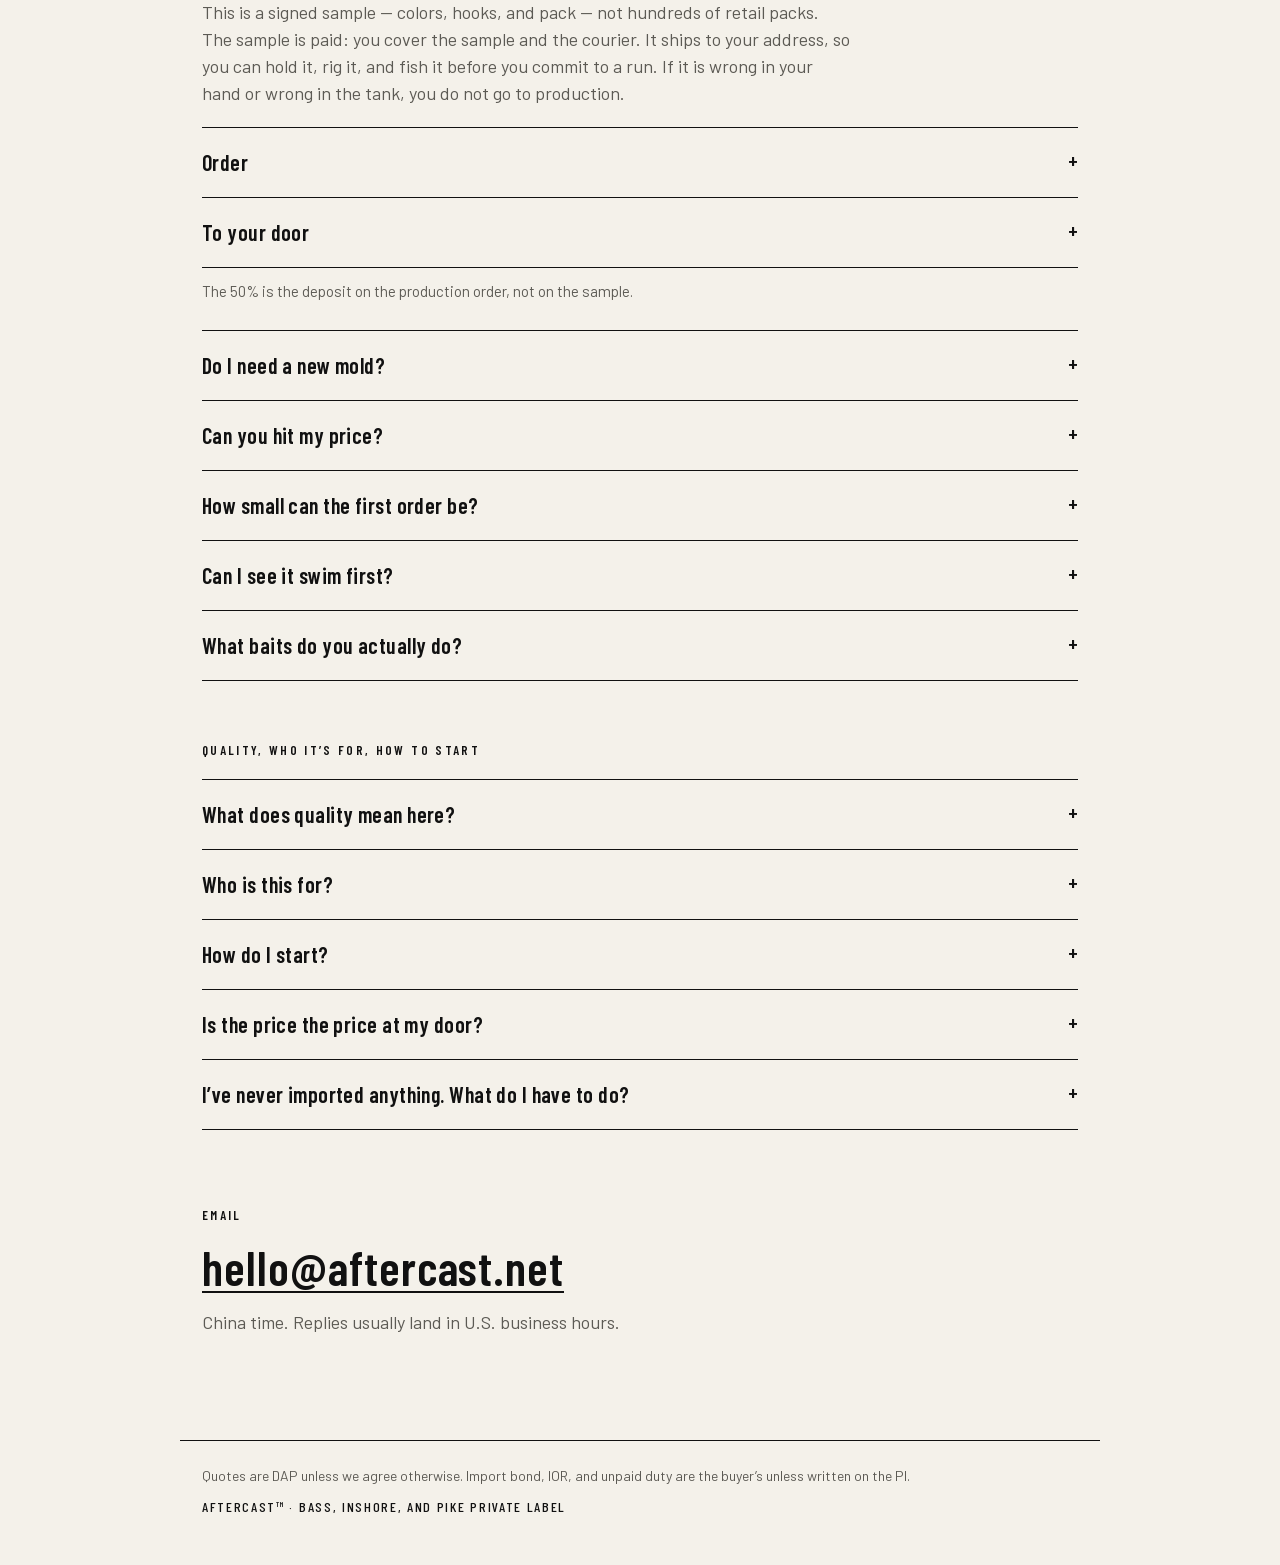
==== commit 461a5650: "Rename the first Watch block to match the field-cast clip. Co-authored-by: Cursor <cursoragent@curso" ====
--- a/index.html
+++ b/index.html
@@ -124,18 +124,18 @@
       <a class="btn" href="mailto:hello@aftercast.net?subject=Aftercast%20%E2%80%94%20photo%20or%20sample">Send a photo or mail a bait</a>
     </section>
 
-    <section class="videos" id="watch" aria-label="Tank and on-the-water video">
+    <section class="videos" id="watch" aria-label="Field-cast and on-the-water video">
       <div class="stage">
         <div class="stage-rail" aria-hidden="true"></div>
         <div class="stage-main">
           <h2>Watch</h2>
-          <p class="video-lede">Tank clip so you can see action, sink, and pause before you lock a run, then the same bait fished.</p>
-          <h3>In the tank</h3>
-          <p class="video-note">Action, sink, pause. No voiceover.</p>
+          <p class="video-lede">Field cast so you can see flight and retrieve, then a bait fished.</p>
+          <h3>On the cast</h3>
+          <p class="video-note">Flight, splash, retrieve.</p>
           <div
             class="player"
             data-youtube="80Fo-eWBkOc"
-            data-title="In the tank"
+            data-title="On the cast"
           ></div>
           <h3>On the water</h3>
           <p class="video-note">Cast, retrieve, hookset. No voiceover.</p>
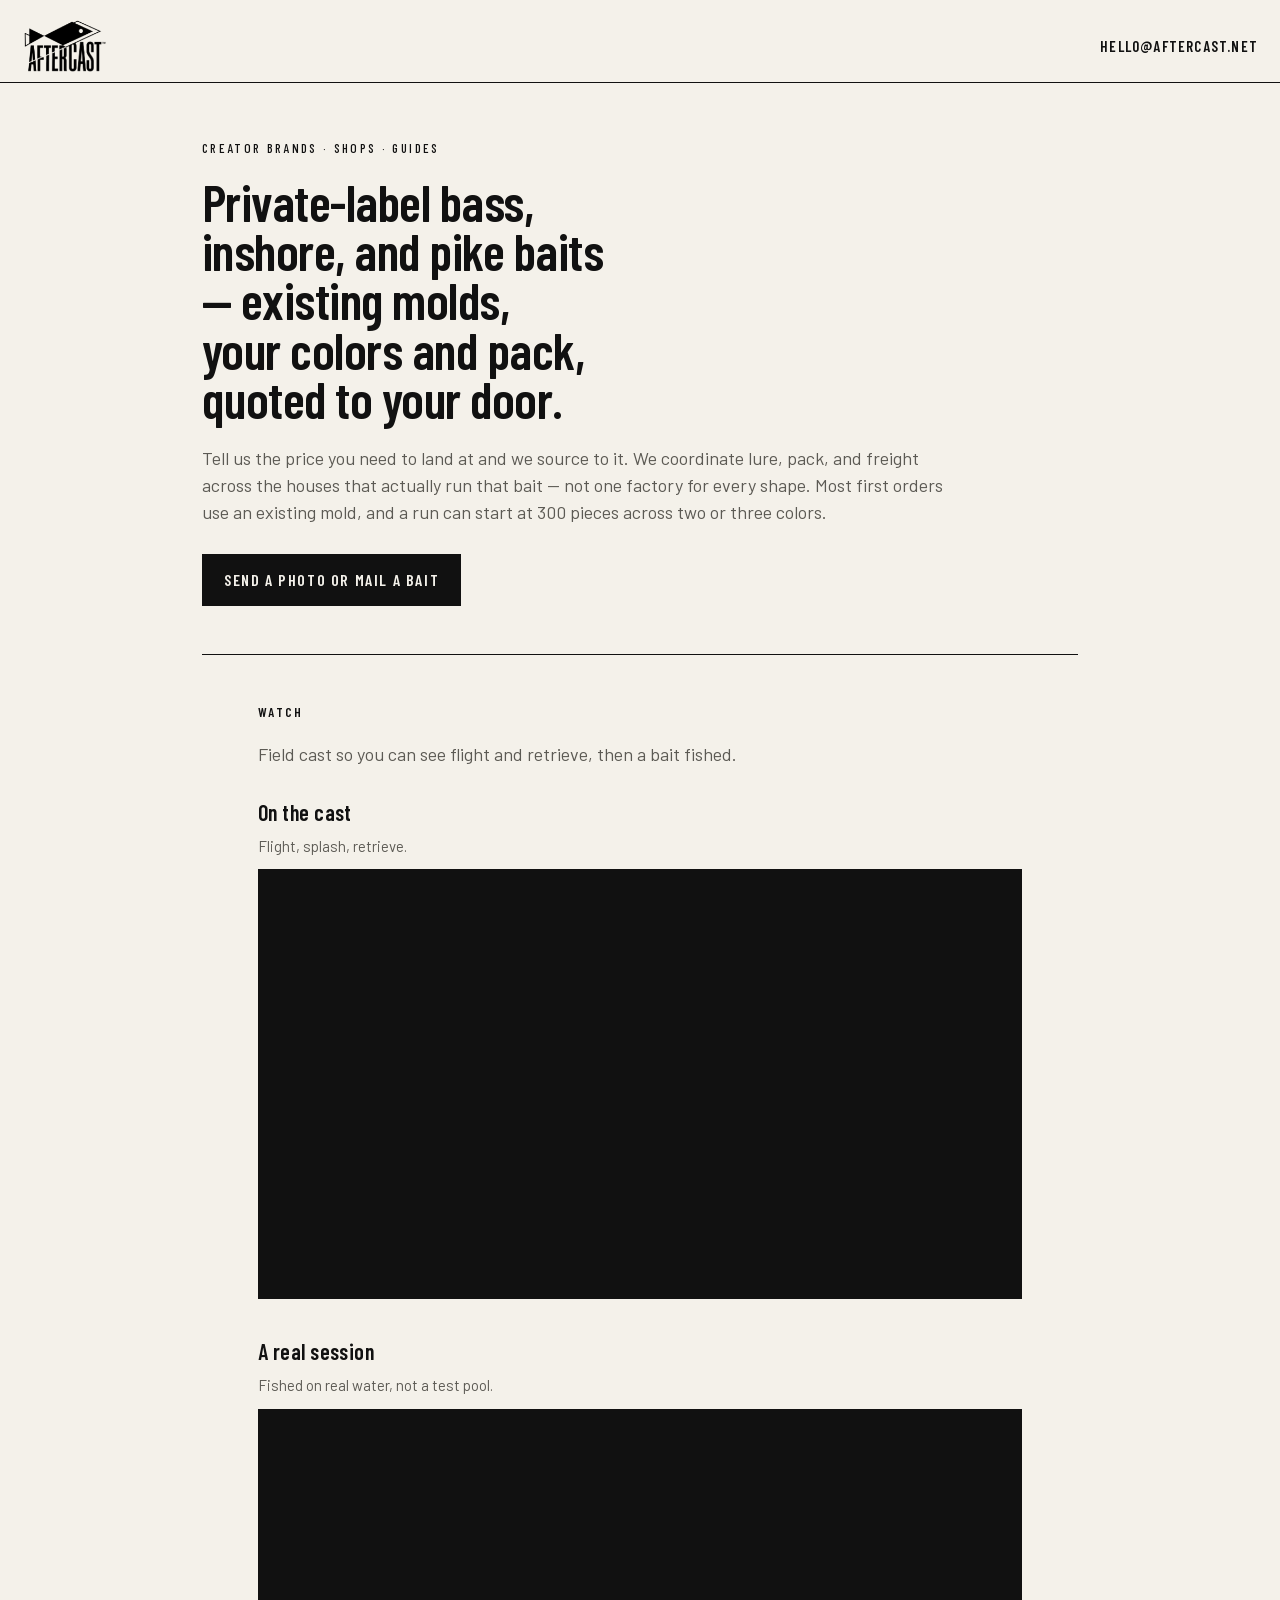
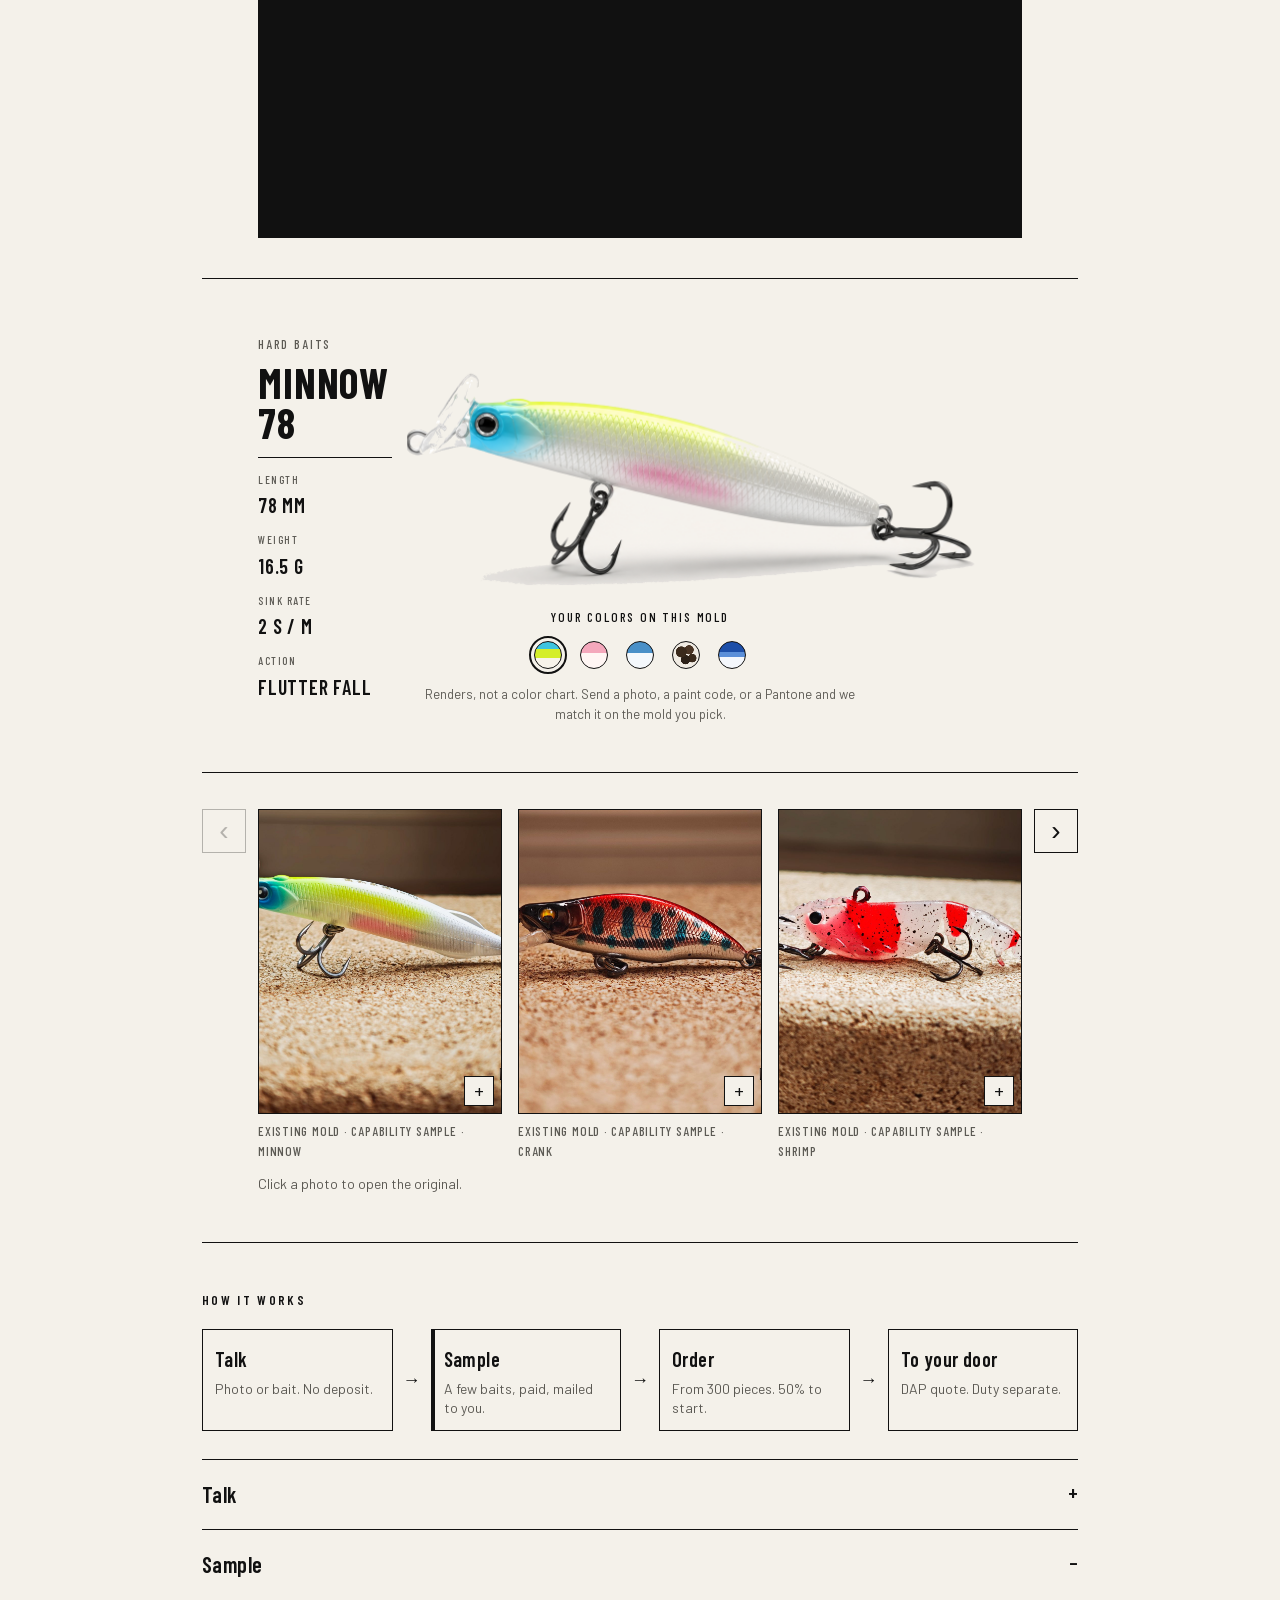
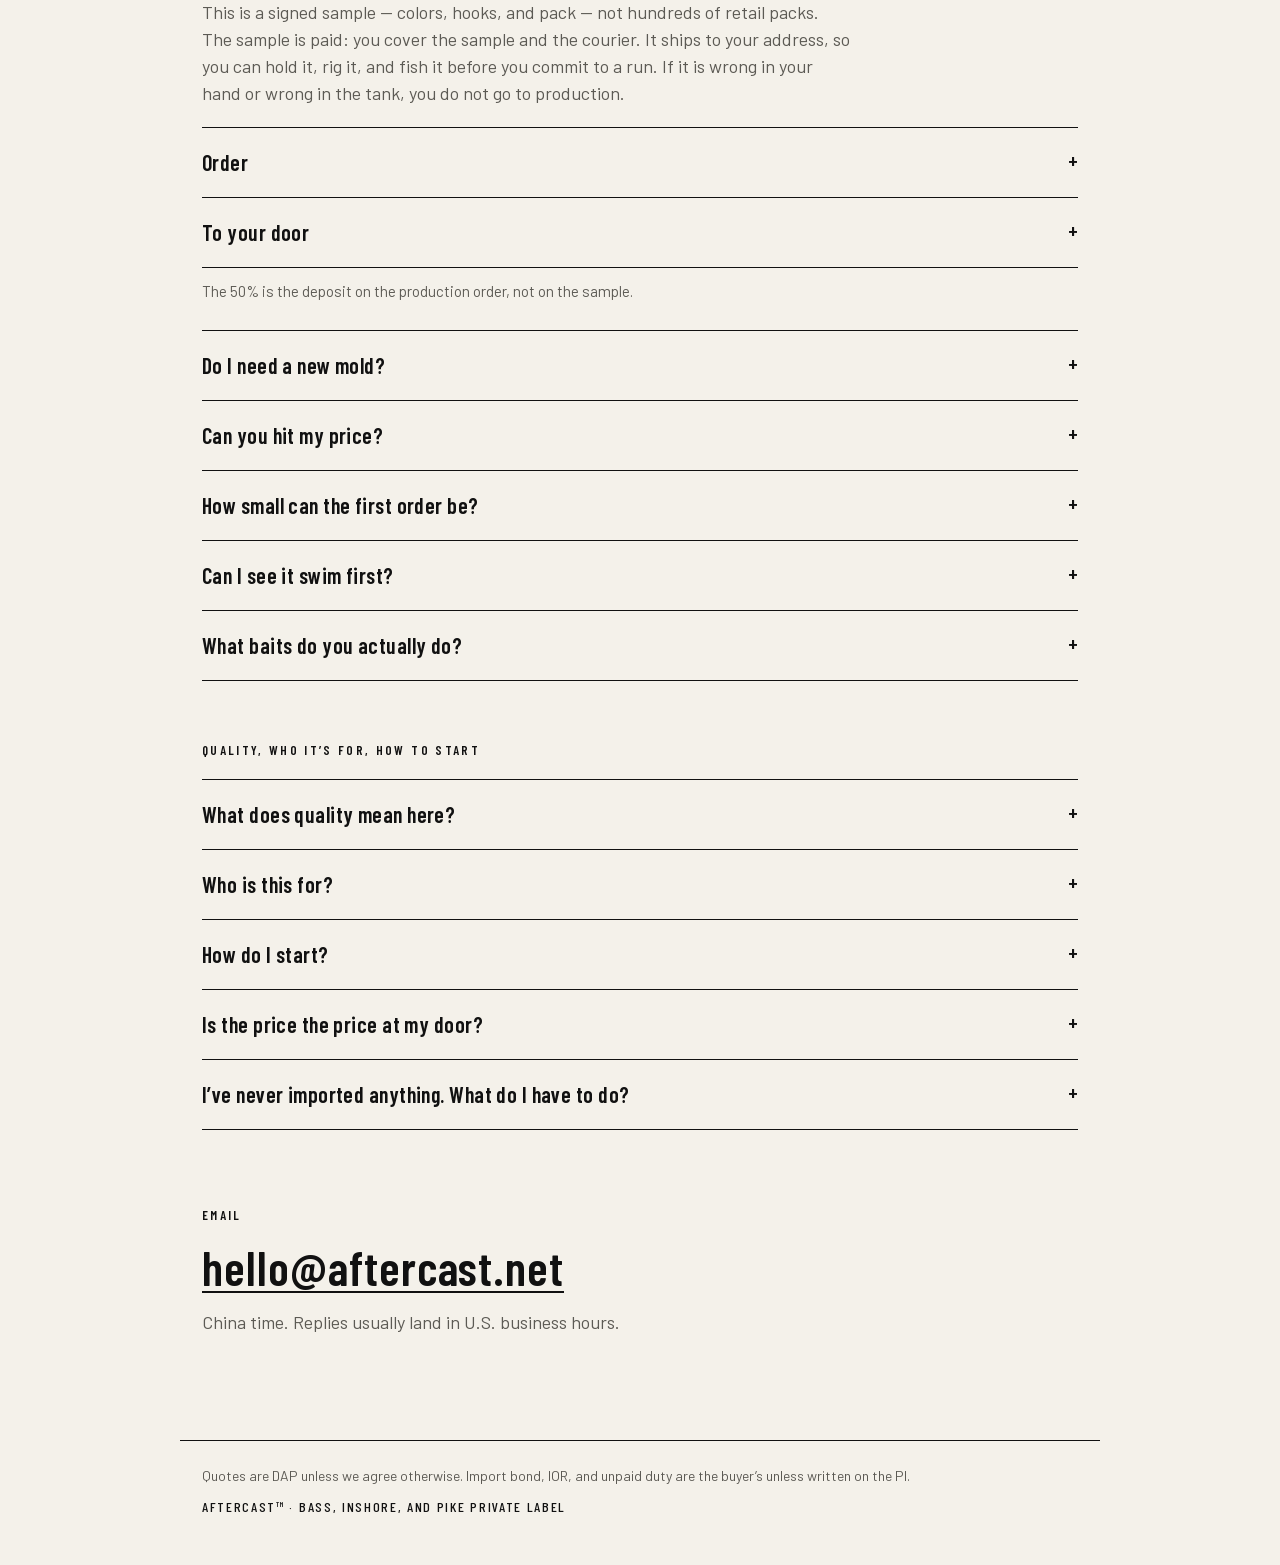
==== commit efee8602: "Name the second Watch clip for the real session it shows, and narrow the hook brands to the two we c" ====
--- a/index.html
+++ b/index.html
@@ -124,7 +124,7 @@
       <a class="btn" href="mailto:hello@aftercast.net?subject=Aftercast%20%E2%80%94%20photo%20or%20sample">Send a photo or mail a bait</a>
     </section>
 
-    <section class="videos" id="watch" aria-label="Field-cast and on-the-water video">
+    <section class="videos" id="watch" aria-label="Field-cast and full-session video">
       <div class="stage">
         <div class="stage-rail" aria-hidden="true"></div>
         <div class="stage-main">
@@ -137,12 +137,12 @@
             data-youtube="80Fo-eWBkOc"
             data-title="On the cast"
           ></div>
-          <h3>On the water</h3>
-          <p class="video-note">Cast, retrieve, hookset. No voiceover.</p>
+          <h3>A real session</h3>
+          <p class="video-note">Fished on real water, not a test pool.</p>
           <div
             class="player"
             data-youtube="QU4zKHYyUk0"
-            data-title="On the water"
+            data-title="A real session"
           ></div>
         </div>
         <div class="stage-rail" aria-hidden="true"></div>
@@ -331,7 +331,7 @@
 
       <details>
         <summary>What does quality mean here?</summary>
-        <p>A locked sample plus a short list: hard baits (weight, balance, hardware, paint, pause); soft baits (shape, softness, oil, seal); packs (count, barcode, warning, carton mark). Hooks are BKK, Mustad, Owner, or Gamakatsu — whichever brand is on the signed sample. We do not swap in an unnamed hook on the reorder.</p>
+        <p>A locked sample plus a short list: hard baits (weight, balance, hardware, paint, pause); soft baits (shape, softness, oil, seal); packs (count, barcode, warning, carton mark). Hooks are BKK or Mustad — whichever brand is on the signed sample. Those are the two I can hold a firm price on. We do not swap in an unnamed hook on the reorder.</p>
       </details>
       <details>
         <summary>Who is this for?</summary>
